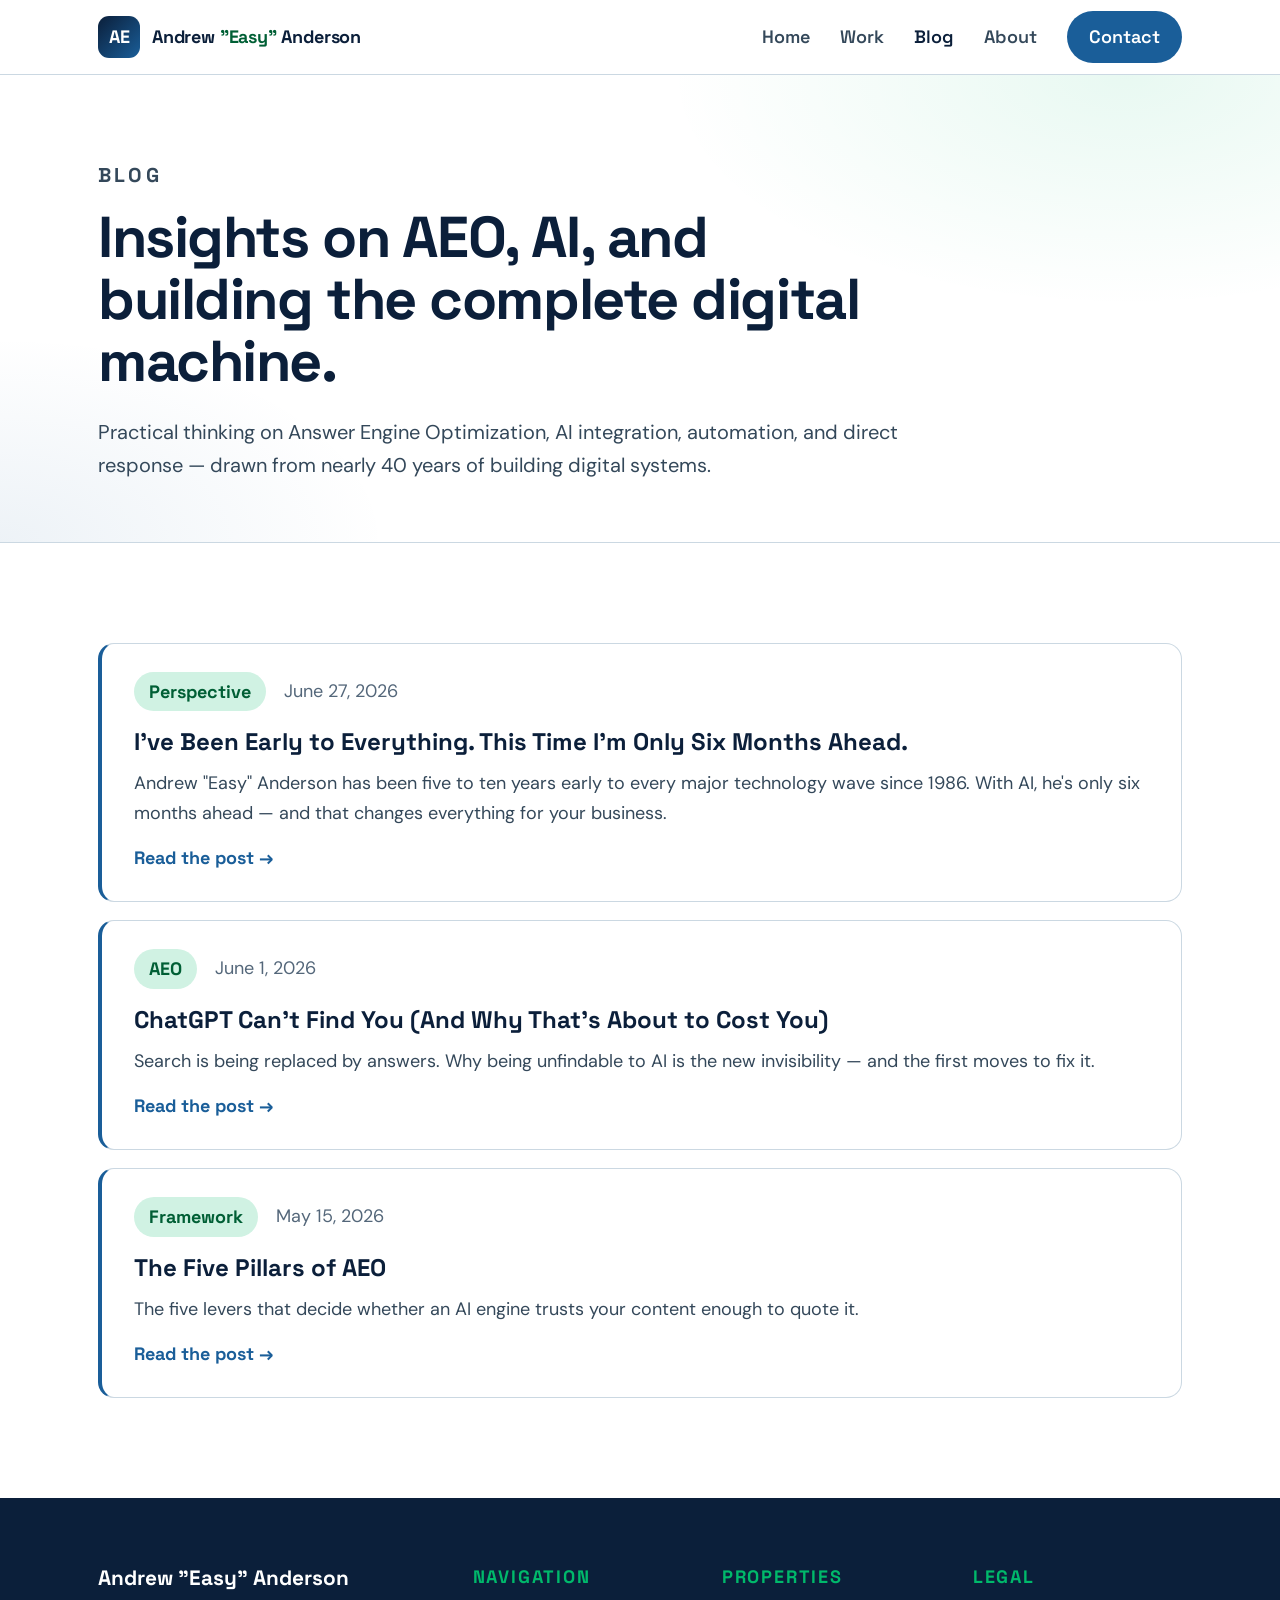
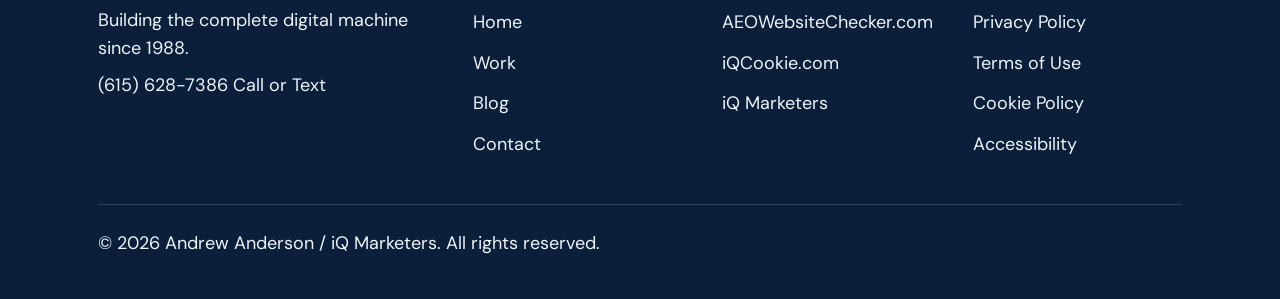
==== blog/index.html @ 0457e82e "commit blog blog" ====
<!DOCTYPE html>
<html lang="en">
<head>
  <meta charset="UTF-8" />
  <meta name="viewport" content="width=device-width, initial-scale=1.0" />

  <title>Blog — Insights on AEO, AI &amp; the Complete Digital Machine</title>
  <meta name="description" content="Insights on Answer Engine Optimization, AI integration, and building the complete digital machine, from Andrew &quot;Easy&quot; Anderson. New articles coming soon." />
  <link rel="canonical" href="https://andreweasyandereson.com/blog/" />

  <meta property="og:type" content="website" />
  <meta property="og:url" content="https://andreweasyandereson.com/blog/" />
  <meta property="og:title" content="Blog — Insights on AEO, AI &amp; the Complete Digital Machine" />
  <meta property="og:description" content="Insights on AEO, AI, and building the complete digital machine. New articles coming soon." />
  <meta property="og:image" content="https://andreweasyandereson.com/assets/images/andrew-easy-anderson-aeo-pioneer.png" />
  <meta property="og:image:alt" content="Andrew &quot;Easy&quot; Anderson" />

  <link rel="preconnect" href="https://fonts.googleapis.com" />
  <link rel="preconnect" href="https://fonts.gstatic.com" crossorigin />
  <link href="https://fonts.googleapis.com/css2?family=Space+Grotesk:wght@400;600;700&family=DM+Sans:wght@400;500;700&display=swap" rel="stylesheet" />
  <link rel="stylesheet" href="../assets/css/style.css" />

  <script type="application/ld+json">
  {
    "@context": "https://schema.org",
    "@type": "Blog",
    "name": "Andrew \"Easy\" Anderson — Blog",
    "url": "https://andreweasyandereson.com/blog/",
    "description": "Insights on AEO, AI, and building the complete digital machine.",
    "author": {
      "@type": "Person",
      "name": "Andrew \"Easy\" Anderson",
      "url": "https://andreweasyandereson.com/"
    }
  }
  </script>
</head>

<body>
  <a class="skip-link" href="#main">Skip to content</a>

  <header class="site-header">
    <div class="container header-inner">
      <a class="brand" href="../index.html">
        <span class="brand-mark" aria-hidden="true">AE</span>
        <span class="brand-name">Andrew <span class="nickname">"Easy"</span> Anderson</span>
      </a>
      <nav class="site-nav" aria-label="Primary">
        <a href="../index.html">Home</a>
        <a href="../work.html">Work</a>
        <a href="index.html" aria-current="page">Blog</a>
        <a href="../index.html#about">About</a>
        <a class="nav-cta" href="../contact.html">Contact</a>
      </nav>
    </div>
  </header>

  <main id="main">

    <section class="page-hero">
      <div class="container">
        <p class="eyebrow">Blog</p>
        <h1>Insights on AEO, AI, and building the complete digital machine.</h1>
        <p>Practical thinking on Answer Engine Optimization, AI integration, automation, and direct response — drawn from nearly 40 years of building digital systems.</p>
      </div>
    </section>

    <section class="section section--flush">
      <div class="container">
        <div class="post-list">

          <a class="post-card" href="ive-been-early-to-everything.html">
            <div class="post-meta">
              <span class="pill">Perspective</span>
              <time datetime="2026-06-27">June 27, 2026</time>
            </div>
            <h2>I've Been Early to Everything. This Time I'm Only Six Months Ahead.</h2>
            <p>Andrew "Easy" Anderson has been five to ten years early to every major technology wave since 1986. With AI, he's only six months ahead — and that changes everything for your business.</p>
            <span class="read-more">Read the post &rarr;</span>
          </a>

          <a class="post-card" href="chatgpt-cant-find-you.html">
            <div class="post-meta">
              <span class="pill">AEO</span>
              <time datetime="2026-06-01">June 1, 2026</time>
            </div>
            <h2>ChatGPT Can't Find You (And Why That's About to Cost You)</h2>
            <p>Search is being replaced by answers. Why being unfindable to AI is the new invisibility — and the first moves to fix it.</p>
            <span class="read-more">Read the post &rarr;</span>
          </a>

          <a class="post-card" href="five-pillars-of-aeo.html">
            <div class="post-meta">
              <span class="pill">Framework</span>
              <time datetime="2026-05-15">May 15, 2026</time>
            </div>
            <h2>The Five Pillars of AEO</h2>
            <p>The five levers that decide whether an AI engine trusts your content enough to quote it.</p>
            <span class="read-more">Read the post &rarr;</span>
          </a>

        </div>
      </div>
    </section>

  </main>

  <footer class="site-footer footer-rich">
    <div class="container">
      <div class="footer-cols">
        <div class="footer-brand">
          <p class="footer-logo">Andrew "Easy" Anderson</p>
          <p>Building the complete digital machine since 1988.</p>
          <p><a href="tel:+16156287386">(615) 628-7386</a> Call or Text</p>
        </div>
        <nav class="footer-col" aria-label="Site">
          <h2>Navigation</h2>
          <ul>
            <li><a href="../index.html">Home</a></li>
            <li><a href="../work.html">Work</a></li>
            <li><a href="index.html">Blog</a></li>
            <li><a href="../contact.html">Contact</a></li>
          </ul>
        </nav>
        <nav class="footer-col" aria-label="Properties">
          <h2>Properties</h2>
          <ul>
            <li><a href="https://aeowebsitechecker.com/">AEOWebsiteChecker.com</a></li>
            <li><a href="https://iqcookie.com/">iQCookie.com</a></li>
            <li><a href="https://iqmarketers.com/">iQ Marketers</a></li>
          </ul>
        </nav>
        <nav class="footer-col" aria-label="Legal">
          <h2>Legal</h2>
          <ul>
            <li><a href="../privacy-policy.html">Privacy Policy</a></li>
            <li><a href="../terms.html">Terms of Use</a></li>
            <li><a href="../cookie-policy.html">Cookie Policy</a></li>
            <li><a href="../accessibility.html">Accessibility</a></li>
          </ul>
        </nav>
      </div>
      <div class="footer-bottom">
        <p>&copy; <span id="year">2026</span> Andrew Anderson / iQ Marketers. All rights reserved.</p>
      </div>
    </div>
  </footer>

  <script src="../assets/js/main.js"></script>
</body>
</html>
---- assets/css/style.css ----
/* =========================================================
   andreweasyandereson.com — shared stylesheet
   Andrew "Easy" Anderson — I build the complete digital machine

   Rules enforced (non-negotiable):
   - Greens (#005F35, #00B96B) and blues (#0B1F3A, #1A5E99) only
   - NO italics anywhere
   - Minimum 18px font size everywhere — no exceptions
   - WCAG 2.2 AA: 4.5:1 normal text, 3:1 large text / UI / graphics
   - Mobile first, responsive
   ========================================================= */

/* ---------- Design tokens ---------- */
:root {
  /* Blues */
  --navy:        #0B1F3A;  /* primary text / dark sections — on white: 16.5:1 */
  --blue:        #1A5E99;  /* links, buttons               — on white:  5.6:1 */
  --blue-mid:    #155080;  /* hover darken                 — on white:  7.4:1 */
  --blue-light:  #D6E8F7;  /* tint surface */
  --blue-xlight: #EDF4FB;  /* alt bg */

  /* Greens */
  --green-dark:  #005F35;  /* text accents, eyebrows       — on white:  7.81:1 */
  --green:       #00B96B;  /* large/decorative only        — on white:  2.3:1 */
  --green-light: #D0F2E3;  /* tint surface */
  --green-xlight:#E8F8F1;  /* alt bg */

  /* Neutrals */
  --ink:    #0B1F3A;       /* = navy, primary body text */
  --slate:  #34485A;       /* body copy on white           — on white:  9.0:1 */
  --mid:    #54677A;       /* captions / meta on white     — on white:  5.6:1 */
  --line:   #CBD8E2;
  --bg:     #FFFFFF;
  --bg-alt: #F3F7FA;
  --white:  #FFFFFF;

  /* On-dark text */
  --on-dark:     #EDF4FB;  /* on navy                      — on #0B1F3A: 15.2:1 */
  --on-dark-mid: #A9C6E0;  /* muted on navy                — on #0B1F3A:  8.0:1 */

  --max:    1140px;
  --radius: 16px;
  --ease:   cubic-bezier(0.22, 1, 0.36, 1);

  --font-display: "Space Grotesk", "Segoe UI", system-ui, sans-serif;
  --font-body:    "DM Sans", "Segoe UI", system-ui, sans-serif;
}

/* ---------- Reset ---------- */
*, *::before, *::after { box-sizing: border-box; margin: 0; padding: 0; }

html { scroll-behavior: smooth; }

body {
  background: var(--bg);
  color: var(--ink);
  font-family: var(--font-body);
  font-size: 18px;            /* hard minimum */
  line-height: 1.65;
  -webkit-font-smoothing: antialiased;
  text-rendering: optimizeLegibility;
}

/* No italics anywhere */
em, i, cite, address, var, dfn, blockquote, q { font-style: normal; }

img { max-width: 100%; display: block; }

a {
  color: var(--blue);
  text-decoration: underline;
  text-underline-offset: 3px;
  text-decoration-thickness: 1px;
  transition: color 0.18s var(--ease);
}
a:hover { color: var(--blue-mid); }

::selection { background: var(--green-light); color: var(--navy); }

/* ---------- Utilities ---------- */
.container {
  width: 100%;
  max-width: var(--max);
  margin-inline: auto;
  padding-inline: 28px;
}

.section {
  padding: 100px 0;
  border-top: 1px solid var(--line);
}
.section-alt { background: var(--bg-alt); }
.section--flush { border-top: 0; }

.section-eyebrow,
.eyebrow {
  display: block;
  font-family: var(--font-display);
  font-size: 18px;
  font-weight: 700;
  letter-spacing: 0.16em;
  text-transform: uppercase;
  color: var(--green-dark);
  margin-bottom: 14px;
}

.section-title {
  font-family: var(--font-display);
  font-size: clamp(2rem, 4vw, 3rem);
  font-weight: 700;
  line-height: 1.1;
  letter-spacing: -0.02em;
  color: var(--navy);
  margin-bottom: 0.5em;
}

.section-lede {
  font-size: 1.25rem;        /* 20px */
  color: var(--slate);
  max-width: 60ch;
  margin-bottom: 2.5rem;
}

.prose p {
  color: var(--slate);
  font-size: 1.175rem;       /* 18.8px */
  margin-bottom: 1.2rem;
}
.prose p:last-child { margin-bottom: 0; }
.prose strong { color: var(--ink); font-weight: 700; }

/* ---------- Accessibility ---------- */
.skip-link {
  position: absolute;
  left: -999px;
  top: 0;
  background: var(--blue);
  color: var(--white);
  font-family: var(--font-body);
  font-size: 18px;
  font-weight: 700;
  padding: 14px 22px;
  text-decoration: none;
  z-index: 200;
  border-radius: 0 0 8px 0;
}
.skip-link:focus { left: 0; top: 0; }

:focus-visible {
  outline: 3px solid var(--blue);
  outline-offset: 3px;
  border-radius: 4px;
}

.visually-hidden {
  position: absolute;
  width: 1px; height: 1px;
  padding: 0; margin: -1px;
  overflow: hidden;
  clip: rect(0 0 0 0);
  white-space: nowrap;
  border: 0;
}

/* ---------- Header ---------- */
.site-header {
  position: sticky;
  top: 0;
  z-index: 100;
  background: rgba(255, 255, 255, 0.94);
  backdrop-filter: blur(16px);
  -webkit-backdrop-filter: blur(16px);
  border-bottom: 1px solid var(--line);
}

.header-inner {
  display: flex;
  align-items: center;
  justify-content: space-between;
  height: 74px;
}

/* Brand */
.brand {
  display: inline-flex;
  align-items: center;
  gap: 12px;
  text-decoration: none;
  color: var(--navy);
}
.brand:hover { color: var(--navy); }
.brand-mark {
  display: grid;
  place-items: center;
  width: 42px;
  height: 42px;
  border-radius: 11px;
  background: linear-gradient(135deg, var(--navy), var(--blue));
  color: var(--white);
  font-family: var(--font-display);
  font-weight: 700;
  font-size: 18px;
  flex-shrink: 0;
}
.brand-name {
  font-family: var(--font-display);
  font-size: 18px;
  font-weight: 700;
  letter-spacing: -0.01em;
}
.brand-name .nickname { color: var(--green-dark); }

/* Nav */
.site-nav {
  display: flex;
  align-items: center;
  gap: 30px;
  font-family: var(--font-display);
  font-size: 18px;
  font-weight: 600;
}

.site-nav a {
  color: var(--slate);
  text-decoration: none;
  transition: color 0.18s var(--ease);
}
.site-nav a:hover,
.site-nav a[aria-current="page"] { color: var(--navy); }

.nav-cta {
  color: var(--white) !important;
  background: var(--blue);
  padding: 11px 22px;
  border-radius: 999px;
  transition: background 0.18s var(--ease) !important;
}
.nav-cta:hover { background: var(--blue-mid) !important; }

/* Mobile nav toggle (hidden on desktop) */
.nav-toggle {
  display: none;
  width: 46px;
  height: 46px;
  border: 1px solid var(--line);
  border-radius: 10px;
  background: var(--white);
  cursor: pointer;
  padding: 0;
  align-items: center;
  justify-content: center;
}
.nav-toggle span {
  display: block;
  width: 22px;
  height: 2px;
  background: var(--navy);
  position: relative;
}
.nav-toggle span::before,
.nav-toggle span::after {
  content: "";
  position: absolute;
  left: 0;
  width: 22px;
  height: 2px;
  background: var(--navy);
}
.nav-toggle span::before { top: -7px; }
.nav-toggle span::after  { top: 7px; }

/* ---------- Buttons ---------- */
.btn {
  display: inline-flex;
  align-items: center;
  justify-content: center;
  font-family: var(--font-display);
  font-size: 18px;
  font-weight: 700;
  line-height: 1;
  padding: 16px 30px;          /* target size well above 24px */
  min-height: 48px;
  border-radius: 999px;
  border: 2px solid transparent;
  text-decoration: none;
  cursor: pointer;
  transition: background 0.18s var(--ease), transform 0.18s var(--ease),
              box-shadow 0.18s var(--ease), border-color 0.18s var(--ease),
              color 0.18s var(--ease);
}
.btn-lg { padding: 19px 38px; font-size: 19px; }

.btn-primary {
  background: var(--blue);
  color: var(--white);
  box-shadow: 0 8px 24px -10px rgba(26, 94, 153, 0.7);
}
.btn-primary:hover {
  background: var(--blue-mid);
  transform: translateY(-2px);
  box-shadow: 0 14px 32px -10px rgba(26, 94, 153, 0.8);
  color: var(--white);
}

.btn-ghost {
  background: transparent;
  color: var(--navy);
  border-color: var(--navy);
}
.btn-ghost:hover {
  background: var(--blue-xlight);
  color: var(--blue-mid);
  border-color: var(--blue-mid);
}

/* ---------- Generic hero (interior + legacy) ---------- */
.hero {
  position: relative;
  overflow: hidden;
  padding: 128px 0 112px;
  background: var(--bg);
}
.hero::before {
  content: "";
  position: absolute;
  inset: 0;
  background:
    radial-gradient(ellipse 70% 80% at 90% 0%, rgba(0, 185, 107, 0.10), transparent 55%),
    radial-gradient(ellipse 60% 70% at 0% 100%, rgba(26, 94, 153, 0.09), transparent 55%);
  pointer-events: none;
}
.hero-inner { position: relative; max-width: 900px; }

.hero-title {
  font-family: var(--font-display);
  font-size: clamp(3rem, 8vw, 5.4rem);
  font-weight: 700;
  line-height: 1.02;
  letter-spacing: -0.03em;
  color: var(--navy);
  margin-bottom: 0.45em;
}
.hero-title .accent { color: var(--green-dark); }

.hero-lede {
  font-size: clamp(1.2rem, 2.5vw, 1.45rem);
  color: var(--slate);
  max-width: 60ch;
  margin-bottom: 2.5rem;
}
.hero-lede strong { color: var(--ink); font-weight: 700; }

.hero-actions { display: flex; flex-wrap: wrap; gap: 14px; }

.hero .eyebrow {
  display: flex;
  align-items: center;
  gap: 12px;
  margin-bottom: 24px;
}
.hero .eyebrow::after {
  content: "";
  display: block;
  width: 40px;
  height: 3px;
  border-radius: 2px;
  background: var(--green-dark);
  flex-shrink: 0;
}

/* ---------- Two-column grid ---------- */
.grid-two {
  display: grid;
  grid-template-columns: 1fr 1.4fr;
  gap: 64px;
  align-items: start;
}

/* ---------- Feature cards ---------- */
.cards {
  display: grid;
  grid-template-columns: repeat(3, 1fr);
  gap: 20px;
  margin-top: 12px;
}
.card {
  background: var(--white);
  border: 1px solid var(--line);
  border-top: 4px solid var(--green-dark);
  border-radius: var(--radius);
  padding: 30px 28px;
  transition: transform 0.22s var(--ease), box-shadow 0.22s var(--ease);
}
.card:hover {
  transform: translateY(-5px);
  box-shadow: 0 20px 44px -22px rgba(11, 31, 58, 0.35);
}
.card h3 {
  font-family: var(--font-display);
  font-size: 1.3rem;
  font-weight: 700;
  color: var(--navy);
  margin-bottom: 0.5rem;
}
.card p { color: var(--slate); margin: 0; font-size: 18px; }

/* ---------- Numbered services ---------- */
.services { margin-top: 12px; }
.service {
  display: flex;
  gap: 28px;
  align-items: start;
  padding: 30px 0;
  border-top: 1px solid var(--line);
}
.service:last-child { border-bottom: 1px solid var(--line); }
.service-num {
  font-family: var(--font-display);
  font-size: 1.6rem;
  font-weight: 700;
  color: var(--blue);
  min-width: 52px;
  padding-top: 2px;
}
.service h3 {
  font-family: var(--font-display);
  font-size: 1.5rem;
  font-weight: 700;
  color: var(--navy);
  margin-bottom: 0.35rem;
}
.service p { color: var(--slate); margin: 0; font-size: 18px; max-width: 60ch; }

/* ---------- FAQ accordions ---------- */
.faq { display: grid; gap: 10px; max-width: 820px; }
.faq details {
  background: var(--white);
  border: 1px solid var(--line);
  border-left: 4px solid var(--blue);
  border-radius: 12px;
  padding: 0 24px;
  transition: border-left-color 0.2s var(--ease);
}
.faq details[open] { border-left-color: var(--green-dark); }
.faq summary {
  cursor: pointer;
  list-style: none;
  font-family: var(--font-display);
  font-size: 1.2rem;
  font-weight: 700;
  color: var(--navy);
  padding: 22px 0;
  display: flex;
  justify-content: space-between;
  align-items: center;
  gap: 16px;
}
.faq summary::-webkit-details-marker { display: none; }
.faq summary::after {
  content: "+";
  font-size: 1.6rem;
  line-height: 1;
  color: var(--green-dark);
  transition: transform 0.22s var(--ease);
  flex-shrink: 0;
}
.faq details[open] summary::after { transform: rotate(45deg); }
.faq details p {
  color: var(--slate);
  font-size: 18px;
  max-width: 64ch;
  margin-bottom: 22px;
  padding-bottom: 4px;
}

/* ---------- CTA banner ---------- */
.section-cta {
  /* darker green endpoint keeps muted lede text >= 4.5:1 across the whole gradient */
  background: linear-gradient(140deg, var(--navy) 0%, #0d3360 55%, #004A29 100%);
  text-align: center;
  border-top: 0;
}
.section-cta .section-title { color: var(--white); }
.section-cta .section-lede  { color: var(--on-dark-mid); margin-inline: auto; }
.cta-inner { max-width: 720px; margin-inline: auto; }

.section-cta .btn-primary {
  background: var(--white);
  color: var(--navy);
  box-shadow: 0 8px 24px -10px rgba(0, 0, 0, 0.5);
}
.section-cta .btn-primary:hover {
  background: var(--blue-xlight);
  color: var(--blue-mid);
}
.section-cta .btn-ghost {
  color: var(--white);
  border-color: rgba(255, 255, 255, 0.6);
}
.section-cta .btn-ghost:hover {
  background: rgba(255, 255, 255, 0.12);
  color: var(--white);
  border-color: var(--white);
}

/* ==========================================================
   HOME PAGE
   ========================================================== */

/* ---------- Home hero ---------- */
.home-hero {
  position: relative;
  overflow: hidden;
  padding: 96px 0 92px;
  color: var(--on-dark);
  background:
    radial-gradient(ellipse 60% 80% at 100% 0%, rgba(0, 185, 107, 0.14), transparent 55%),
    radial-gradient(ellipse 55% 70% at 0% 100%, rgba(26, 94, 153, 0.24), transparent 55%),
    var(--navy);
}
.home-hero .eyebrow { color: var(--green); }   /* #00B96B — 6.4:1 on navy */
.home-hero-grid {
  display: grid;
  grid-template-columns: 1.1fr 0.9fr;
  gap: 64px;
  align-items: center;
}
.home-hero-title {
  font-family: var(--font-display);
  font-size: clamp(2.7rem, 6vw, 4.4rem);
  font-weight: 700;
  line-height: 1.04;
  letter-spacing: -0.03em;
  color: var(--white);                 /* 16.5:1 on navy */
  margin-bottom: 0.5em;
  text-wrap: balance;
}
.home-hero-title .accent { color: var(--green); }   /* #00B96B — 6.4:1 on navy */
.home-hero-lede {
  font-size: clamp(1.2rem, 2.2vw, 1.4rem);   /* min 19.2px */
  color: var(--on-dark);               /* off-white, ~15:1 on navy */
  max-width: 56ch;
  margin-bottom: 2.2rem;
}
.home-hero-lede strong { color: var(--white); font-weight: 700; }

/* CTA buttons on the dark hero */
.home-hero .btn-primary {
  background: var(--white);
  color: var(--navy);
  box-shadow: 0 8px 24px -10px rgba(0, 0, 0, 0.55);
}
.home-hero .btn-primary:hover {
  background: var(--blue-xlight);
  color: var(--blue-mid);
}
.home-hero .btn-ghost {
  color: var(--white);
  border-color: rgba(255, 255, 255, 0.65);
}
.home-hero .btn-ghost:hover {
  background: rgba(255, 255, 255, 0.12);
  color: var(--white);
  border-color: var(--white);
}

/* ---------- What I Build — machine components ---------- */
.machine-grid {
  display: grid;
  grid-template-columns: repeat(2, 1fr);
  gap: 22px;
  margin-top: 16px;
}
.machine-card {
  position: relative;
  overflow: hidden;
  background: var(--white);
  border: 1px solid var(--line);
  border-radius: var(--radius);
  padding: 32px 30px;
  transition: transform 0.22s var(--ease), box-shadow 0.22s var(--ease),
              border-color 0.22s var(--ease);
}
.machine-card:hover {
  transform: translateY(-5px);
  border-color: var(--blue);
  box-shadow: 0 20px 44px -22px rgba(11, 31, 58, 0.35);
}
.machine-card--wide { grid-column: 1 / -1; }
.machine-card--wide .machine-name,
.machine-card--wide .machine-desc,
.machine-card--wide .machine-proof { max-width: 62ch; }

/* card 07 reads as a deliberate capstone: text left, proof right */
@media (min-width: 901px) {
  .machine-card--wide {
    display: grid;
    grid-template-columns: 1fr 1fr;
    column-gap: 48px;
    align-items: center;
    padding: 40px 36px;
  }
  .machine-card--wide .machine-num    { grid-column: 1; grid-row: 1; margin-bottom: 12px; align-self: end; }
  .machine-card--wide .machine-name   { grid-column: 1; grid-row: 2; margin-bottom: 10px; }
  .machine-card--wide .machine-desc   { grid-column: 1; grid-row: 3; margin-bottom: 0; align-self: start; }
  .machine-card--wide .machine-proof  { grid-column: 2; grid-row: 1 / 4; align-self: center; max-width: none; }
}

/* component number — visible, high-contrast, in normal flow (never covered) */
.machine-num {
  display: block;
  font-family: var(--font-display);
  font-size: clamp(44px, 5vw, 58px);
  font-weight: 700;
  line-height: 1;
  letter-spacing: -0.03em;
  color: var(--green-dark);          /* #005F35 — 7.81:1 on white */
  margin-bottom: 16px;
}
.machine-name {
  font-family: var(--font-display);
  font-size: 1.45rem;
  font-weight: 700;
  line-height: 1.2;
  color: var(--navy);
  margin-bottom: 12px;
}
.machine-desc {
  font-size: 18px;
  line-height: 1.6;
  color: var(--slate);
  margin-bottom: 18px;
}
.machine-proof {
  font-size: 18px;
  font-weight: 600;
  line-height: 1.55;
  color: var(--navy);                /* navy on green tint — ~15:1 */
  background: var(--green-xlight);
  border-left: 3px solid var(--green-dark);
  border-radius: 0 10px 10px 0;
  padding: 14px 18px;
}

/* Portrait */
.hero-portrait { position: relative; justify-self: center; max-width: 420px; width: 100%; }
.hero-portrait img {
  display: block;
  width: 100%;
  height: auto;                /* natural ratio — full photo, never stretched or cropped */
  box-shadow: 0 26px 55px -18px rgba(0, 0, 0, 0.7);  /* soft lift off the navy */
}

/* ---------- Stats bar ---------- */
.stats-bar { background: var(--navy); border-top: 0; }
.stats-bar .container {
  display: grid;
  grid-template-columns: repeat(5, 1fr);
  gap: 28px;
  padding-block: 44px;
}
.stat { text-align: center; }
.stat-num {
  font-family: var(--font-display);
  font-size: clamp(1.9rem, 3vw, 2.5rem);
  font-weight: 700;
  line-height: 1;
  color: var(--green);          /* large text on navy — passes 3:1 */
  margin-bottom: 8px;
}
.stat-label {
  font-size: 18px;
  line-height: 1.35;
  color: var(--on-dark-mid);
}

/* ---------- Story ---------- */
.story-grid {
  display: grid;
  grid-template-columns: 1fr 1fr;
  gap: 64px;
  align-items: start;
}
.pullquote {
  position: relative;
  margin: 32px 0;
  padding: 28px 30px;
  background: var(--blue-xlight);
  border-left: 5px solid var(--blue);
  border-radius: 0 var(--radius) var(--radius) 0;
}
.pullquote p {
  font-family: var(--font-display);
  font-size: 1.3rem;
  font-weight: 600;
  line-height: 1.4;
  color: var(--navy);
  margin: 0;
}

/* Timeline — single vertical line with dots; year labels the entry */
.timeline { display: grid; gap: 0; margin-left: 7px; padding-left: 0; list-style: none; }
.timeline-item {
  position: relative;
  padding: 0 0 30px 34px;
  border-left: 2px solid var(--line);
}
.timeline-item:last-child { border-left-color: transparent; padding-bottom: 0; }
.timeline-dot {
  position: absolute;
  left: -9px;
  top: 4px;
  width: 16px;
  height: 16px;
  border-radius: 50%;
  background: var(--green-dark);   /* 7.81:1 on white — safe graphic */
  border: 3px solid var(--white);
  box-shadow: 0 0 0 2px var(--green-dark);
}
.timeline-year {
  display: inline-block;
  font-family: var(--font-display);
  font-size: 18px;
  font-weight: 700;
  color: var(--blue);
  margin-bottom: 4px;
}
.timeline-content h3 {
  font-family: var(--font-display);
  font-size: 1.2rem;
  font-weight: 700;
  color: var(--navy);
  margin-bottom: 6px;
}
.timeline-content p {
  font-size: 18px;
  color: var(--slate);
  line-height: 1.6;
  margin: 0;
}
.timeline-content p + p { margin-top: 14px; }

/* ---------- Credentials grid ---------- */
.cred-grid {
  display: grid;
  grid-template-columns: repeat(2, 1fr);
  gap: 18px;
  margin-top: 12px;
}
.cred-item {
  display: grid;
  grid-template-columns: 44px 1fr;
  gap: 16px;
  align-items: start;
  background: var(--white);
  border: 1px solid var(--line);
  border-radius: var(--radius);
  padding: 22px 24px;
}
.cred-check {
  display: grid;
  place-items: center;
  width: 44px;
  height: 44px;
  border-radius: 11px;
  background: var(--green-light);
  flex-shrink: 0;
}
.cred-check svg { width: 22px; height: 22px; color: var(--green-dark); }
.cred-item h3 {
  font-family: var(--font-display);
  font-size: 1.15rem;
  font-weight: 700;
  color: var(--navy);
  margin-bottom: 4px;
}
.cred-item p { font-size: 18px; color: var(--slate); margin: 0; line-height: 1.55; }

/* ---------- Product / property cards ---------- */
.product-grid {
  display: grid;
  grid-template-columns: repeat(3, 1fr);
  gap: 22px;
  margin-top: 12px;
}
.product-card {
  display: flex;
  flex-direction: column;
  background: var(--white);
  border: 1px solid var(--line);
  border-radius: var(--radius);
  padding: 28px 28px 26px;
  transition: transform 0.22s var(--ease), box-shadow 0.22s var(--ease), border-color 0.22s var(--ease);
}
.product-card:hover {
  transform: translateY(-5px);
  border-color: var(--blue);
  box-shadow: 0 20px 44px -22px rgba(11, 31, 58, 0.35);
}
.product-tag {
  align-self: flex-start;
  font-family: var(--font-display);
  font-size: 18px;
  font-weight: 700;
  letter-spacing: 0.04em;
  text-transform: uppercase;
  color: var(--green-dark);
  background: var(--green-light);
  padding: 5px 12px;
  border-radius: 999px;
  margin-bottom: 16px;
}
.product-card h3 {
  font-family: var(--font-display);
  font-size: 1.45rem;
  font-weight: 700;
  color: var(--navy);
  margin-bottom: 10px;
}
.product-card p { font-size: 18px; color: var(--slate); margin: 0 0 18px; line-height: 1.6; }
.product-link {
  margin-top: auto;
  font-family: var(--font-display);
  font-size: 18px;
  font-weight: 700;
  color: var(--blue);
  text-decoration: none;
  display: inline-flex;
  align-items: center;
  gap: 7px;
}
.product-link:hover { color: var(--blue-mid); text-decoration: underline; }
.product-link svg { width: 17px; height: 17px; }

/* ---------- Books ---------- */
.book-grid {
  display: grid;
  grid-template-columns: 1fr 1fr;
  gap: 22px;
  margin-top: 12px;
}
.book-card {
  display: flex;
  flex-direction: column;
  gap: 14px;
  background: var(--white);
  border: 1px solid var(--line);
  border-top: 4px solid var(--green-dark);
  border-radius: var(--radius);
  padding: 30px 30px 28px;
}
.book-card.book-card--wide { grid-column: 1 / -1; }
.book-eyebrow {
  font-family: var(--font-display);
  font-size: 18px;
  font-weight: 700;
  letter-spacing: 0.08em;
  text-transform: uppercase;
  color: var(--green-dark);
}
.book-card h3 {
  font-family: var(--font-display);
  font-size: 1.5rem;
  font-weight: 700;
  line-height: 1.15;
  color: var(--navy);
}
.book-card p { font-size: 18px; color: var(--slate); margin: 0; line-height: 1.6; }
.book-card .btn { align-self: flex-start; margin-top: 4px; }

.guide-list {
  list-style: none;
  display: grid;
  grid-template-columns: 1fr 1fr;
  gap: 10px 24px;
  padding: 0;
  margin: 4px 0;
}
.guide-list li {
  position: relative;
  padding-left: 24px;
  font-size: 18px;
  color: var(--slate);
}
.guide-list li::before {
  content: "";
  position: absolute;
  left: 0;
  top: 9px;
  width: 9px;
  height: 9px;
  border-radius: 50%;
  background: var(--green-dark);
}

/* ==========================================================
   INTERIOR PAGES
   ========================================================== */

/* ---------- Page hero ---------- */
.page-hero {
  padding: 84px 0 60px;
  background:
    radial-gradient(ellipse 65% 90% at 88% 0%, rgba(0, 185, 107, 0.09), transparent 55%),
    radial-gradient(ellipse 55% 80% at 0% 100%, rgba(26, 94, 153, 0.08), transparent 55%),
    var(--bg);
  border-bottom: 1px solid var(--line);
}
.page-hero h1 {
  font-family: var(--font-display);
  font-size: clamp(2.2rem, 6vw, 3.6rem);
  font-weight: 700;
  line-height: 1.08;
  letter-spacing: -0.025em;
  color: var(--navy);
  margin-bottom: 0.4em;
  max-width: 22ch;
}
.page-hero p {
  font-size: 1.25rem;
  color: var(--slate);
  max-width: 60ch;
}

/* ---------- Long-form / legal article ---------- */
.article { max-width: 72ch; margin-inline: auto; }
.article h1 {
  font-family: var(--font-display);
  font-size: clamp(2rem, 5vw, 2.8rem);
  font-weight: 700;
  color: var(--navy);
  line-height: 1.1;
  letter-spacing: -0.02em;
  margin-bottom: 0.4em;
}
.article h2 {
  font-family: var(--font-display);
  font-size: 1.75rem;
  font-weight: 700;
  color: var(--navy);
  letter-spacing: -0.01em;
  margin-top: 2.2em;
  margin-bottom: 0.45em;
}
.article h3 {
  font-family: var(--font-display);
  font-size: 1.35rem;
  font-weight: 700;
  color: var(--blue-mid);
  margin-top: 1.8em;
  margin-bottom: 0.4em;
}
.article p,
.article li {
  font-size: 1.175rem;       /* 18.8px */
  color: var(--slate);
  line-height: 1.8;
}
.article p { margin-bottom: 1.2rem; }
.article ul,
.article ol { padding-left: 1.5em; margin-bottom: 1.4rem; }
.article li { margin-bottom: 0.5rem; }
.article strong { color: var(--ink); font-weight: 700; }
.article a { color: var(--blue); }
.article blockquote {
  border-left: 4px solid var(--green-dark);
  margin: 1.8rem 0;
  padding: 0.4rem 0 0.4rem 1.4rem;
  color: var(--navy);
  font-size: 1.25rem;
  font-weight: 600;
}

/* ---------- Blog post figures ---------- */
.article figure { margin: 2.6rem 0; }
.article figure img {
  display: block;
  width: 100%;
  height: auto;
  border-radius: var(--radius);
  border: 1px solid var(--line);
}
.article figcaption {
  margin-top: 12px;
  font-size: 18px;
  line-height: 1.5;
  color: var(--mid);            /* #54677A — 5.6:1 on white */
  text-align: center;
}

/* ---------- Article meta ---------- */
.post-meta {
  display: flex;
  flex-wrap: wrap;
  align-items: center;
  gap: 10px 18px;
  font-size: 18px;
  color: var(--mid);
  margin-bottom: 0.6em;
}
.post-meta .pill {
  background: var(--green-light);
  color: var(--green-dark);
  border-radius: 999px;
  padding: 5px 15px;
  font-family: var(--font-display);
  font-size: 18px;
  font-weight: 700;
}

/* ---------- Blog listing ---------- */
.post-list { display: grid; gap: 18px; }
.post-card {
  display: block;
  background: var(--white);
  border: 1px solid var(--line);
  border-left: 4px solid var(--blue);
  border-radius: var(--radius);
  padding: 28px 32px;
  text-decoration: none;
  color: inherit;
  transition: transform 0.2s var(--ease), box-shadow 0.2s var(--ease),
              border-left-color 0.2s var(--ease);
}
.post-card:hover {
  transform: translateY(-3px);
  border-left-color: var(--green-dark);
  box-shadow: 0 16px 40px -22px rgba(11, 31, 58, 0.35);
}
.post-card h2 {
  font-family: var(--font-display);
  font-size: 1.5rem;
  font-weight: 700;
  color: var(--navy);
  margin-top: 0.3em;
  margin-bottom: 0.3em;
}
.post-card p { color: var(--slate); font-size: 18px; margin: 0; }
.post-card .read-more {
  display: inline-block;
  margin-top: 0.8em;
  font-family: var(--font-display);
  font-size: 18px;
  font-weight: 700;
  color: var(--blue);
  text-decoration: none;
}
.post-card .read-more:hover { text-decoration: underline; }

/* ---------- Five Pillars ---------- */
.pillars { display: grid; gap: 16px; counter-reset: pillar; margin-top: 12px; }
.pillar {
  display: grid;
  grid-template-columns: auto 1fr;
  gap: 22px;
  align-items: start;
  background: var(--white);
  border: 1px solid var(--line);
  border-radius: var(--radius);
  padding: 24px 28px;
}
.pillar-num {
  display: grid;
  place-items: center;
  width: 50px;
  height: 50px;
  border-radius: 12px;
  background: linear-gradient(135deg, var(--navy), var(--blue));
  color: var(--white);
  font-family: var(--font-display);
  font-size: 1.35rem;
  font-weight: 700;
  flex-shrink: 0;
}
.pillar h3 {
  font-family: var(--font-display);
  font-size: 1.25rem;
  font-weight: 700;
  color: var(--navy);
  margin-bottom: 0.3rem;
}
.pillar p { color: var(--slate); font-size: 18px; margin: 0; }

/* ---------- Contact ---------- */
.contact-grid {
  display: grid;
  grid-template-columns: 1.3fr 1fr;
  gap: 60px;
  align-items: start;
}
.contact-form { display: grid; gap: 22px; }
.field { display: grid; gap: 8px; }
.field label {
  font-family: var(--font-display);
  font-size: 18px;
  font-weight: 700;
  color: var(--navy);
}
.field .req { color: var(--green-dark); }
.field input,
.field textarea,
.field select {
  font-family: var(--font-body);
  font-size: 18px;
  color: var(--ink);
  background: var(--white);
  border: 2px solid var(--line);
  border-radius: 10px;
  padding: 14px 16px;
  width: 100%;
  transition: border-color 0.18s var(--ease);
  appearance: none;
}
.field textarea { min-height: 160px; resize: vertical; }
.field input:focus,
.field textarea:focus,
.field select:focus { border-color: var(--blue); outline: none; }
.field input:focus-visible,
.field textarea:focus-visible { outline: 3px solid var(--blue); outline-offset: 2px; }

.form-note { font-size: 18px; color: var(--mid); }

.contact-info {
  background: var(--bg-alt);
  border: 1px solid var(--line);
  border-radius: var(--radius);
  padding: 32px 34px;
}
.contact-info h2 {
  font-family: var(--font-display);
  font-size: 1.45rem;
  font-weight: 700;
  color: var(--navy);
  margin-bottom: 1em;
}
.contact-info dl { display: grid; gap: 20px; }
.contact-info dt {
  font-family: var(--font-display);
  font-size: 18px;
  font-weight: 700;
  text-transform: uppercase;
  letter-spacing: 0.08em;
  color: var(--green-dark);
  margin-bottom: 2px;
}
.contact-info dd { margin: 0; font-size: 18px; color: var(--ink); }
.contact-info dd a { color: var(--blue); }

/* ---------- Back link ---------- */
.back-link {
  display: inline-block;
  font-family: var(--font-display);
  font-size: 18px;
  font-weight: 700;
  color: var(--blue);
  text-decoration: none;
  margin-bottom: 1.4em;
}
.back-link:hover { text-decoration: underline; }

/* ==========================================================
   FOOTER
   ========================================================== */

/* Compact footer (interior pages) */
.site-footer {
  background: var(--navy);
  color: var(--on-dark);          /* brighter body text — ~15:1 on navy */
  padding: 44px 0;
  font-size: 18px;
}
.site-footer a { color: var(--on-dark); }
.site-footer a:hover { color: var(--white); }

.footer-inner {
  display: flex;
  justify-content: space-between;
  align-items: center;
  flex-wrap: wrap;
  gap: 20px;
}
.footer-nav {
  display: flex;
  flex-wrap: wrap;
  gap: 8px 20px;
}
.footer-nav a { text-decoration: none; font-size: 18px; }
.footer-nav a:hover { text-decoration: underline; }
.footer-tag {
  font-family: var(--font-display);
  font-size: 18px;
  font-weight: 700;
  letter-spacing: 0.14em;
  text-transform: uppercase;
  color: var(--green);          /* large-ish bold decorative label on navy */
}

/* Rich footer (home page) */
.footer-rich { padding: 64px 0 40px; }
.footer-cols {
  display: grid;
  grid-template-columns: 1.6fr 1fr 1fr 1fr;
  gap: 40px;
}
.footer-brand .footer-logo {
  font-family: var(--font-display);
  font-size: 1.3rem;
  font-weight: 700;
  color: var(--white);
  margin-bottom: 10px;
}
.footer-brand p { font-size: 18px; line-height: 1.6; margin-bottom: 8px; }
.footer-brand a { text-decoration: none; }
.footer-brand a:hover { text-decoration: underline; }
.footer-col h2 {
  font-family: var(--font-display);
  font-size: 18px;
  font-weight: 700;
  letter-spacing: 0.1em;
  text-transform: uppercase;
  color: var(--green);
  margin-bottom: 16px;
}
.footer-col ul { list-style: none; display: grid; gap: 11px; padding: 0; }
.footer-col a { font-size: 18px; text-decoration: none; }
.footer-col a:hover { text-decoration: underline; }
.footer-bottom {
  margin-top: 44px;
  padding-top: 24px;
  border-top: 1px solid rgba(169, 198, 224, 0.22);
  font-size: 18px;
}

/* ==========================================================
   COOKIE CONSENT BANNER  (paired with main.js)
   ========================================================== */
.cookie-banner {
  position: fixed;
  left: 0;
  right: 0;
  bottom: 0;
  z-index: 300;
  background: var(--navy);
  color: var(--on-dark);
  border-top: 3px solid var(--green-dark);
  padding: 16px 20px;
  box-shadow: 0 -10px 30px -16px rgba(0, 0, 0, 0.6);
}
.cookie-banner:focus { outline: none; }
.cookie-banner-inner {
  max-width: var(--max);
  margin: 0 auto;
  display: flex;
  flex-wrap: wrap;
  align-items: center;
  justify-content: center;
  gap: 14px 28px;
}
.cookie-banner-text {
  font-size: 18px;
  line-height: 1.5;
  color: var(--on-dark);
  margin: 0;
  max-width: 70ch;
}
.cookie-banner-text a { color: var(--green); }      /* #00B96B on navy — 6.4:1 */
.cookie-banner-text a:hover { color: var(--white); }
.cookie-banner-actions { display: flex; gap: 12px; flex-shrink: 0; }
.cookie-btn {
  font-family: var(--font-display);
  font-size: 18px;
  font-weight: 700;
  line-height: 1;
  padding: 13px 24px;
  min-height: 46px;
  border-radius: 999px;
  border: 2px solid transparent;
  cursor: pointer;
  transition: background 0.18s var(--ease), color 0.18s var(--ease), border-color 0.18s var(--ease);
}
.cookie-accept { background: var(--white); color: var(--navy); }
.cookie-accept:hover { background: var(--blue-xlight); color: var(--blue-mid); }
.cookie-decline {
  background: transparent;
  color: var(--white);
  border-color: rgba(255, 255, 255, 0.65);
}
.cookie-decline:hover { background: rgba(255, 255, 255, 0.12); border-color: var(--white); }

/* ---------- Form status (greens/blues only; meaning not by color alone) ---------- */
.form-status {
  font-size: 18px;
  font-weight: 700;
  min-height: 1.4em;
}
.form-status[data-state="sending"] { color: var(--mid); }
.form-status[data-state="success"] { color: var(--green-dark); }   /* 7.81:1 on white */
.form-status[data-state="error"]   { color: var(--blue-mid); }     /* 7.4:1 on white */

/* ==========================================================
   RESPONSIVE
   ========================================================== */
@media (max-width: 980px) {
  .product-grid { grid-template-columns: repeat(2, 1fr); }
  .stats-bar .container { grid-template-columns: repeat(3, 1fr); gap: 28px 18px; }
}

@media (max-width: 900px) {
  .home-hero-grid { grid-template-columns: 1fr; gap: 44px; }
  .hero-portrait { order: -1; max-width: 340px; }
  .story-grid { grid-template-columns: 1fr; gap: 44px; }
  .machine-grid { grid-template-columns: 1fr; }
  .cred-grid { grid-template-columns: 1fr; }
  .book-grid { grid-template-columns: 1fr; }
  .cards { grid-template-columns: 1fr; }
  .grid-two { grid-template-columns: 1fr; gap: 32px; }
  .contact-grid { grid-template-columns: 1fr; gap: 36px; }
  .pillar { grid-template-columns: 1fr; gap: 12px; }
  .footer-cols { grid-template-columns: 1fr 1fr; gap: 32px; }
  .section { padding: 72px 0; }
  .home-hero { padding: 72px 0 64px; }
}

@media (max-width: 680px) {
  /* Keep the Contact CTA reachable; full nav lives in the footer on mobile */
  .site-nav { gap: 16px; }
  .site-nav a:not(.nav-cta) { display: none; }
  .product-grid { grid-template-columns: 1fr; }
  .stats-bar .container { grid-template-columns: 1fr 1fr; }
  .guide-list { grid-template-columns: 1fr; }
  .hero { padding: 92px 0 80px; }
  .page-hero { padding: 64px 0 48px; }
  .footer-inner { flex-direction: column; align-items: flex-start; }
  .footer-cols { grid-template-columns: 1fr; gap: 28px; }
  .timeline-item { grid-template-columns: 72px 1fr; }
}

@media (max-width: 480px) {
  .container { padding-inline: 18px; }
  .service { flex-direction: column; gap: 8px; }
}

@media (prefers-reduced-motion: reduce) {
  * { scroll-behavior: auto !important; transition: none !important; animation: none !important; }
}
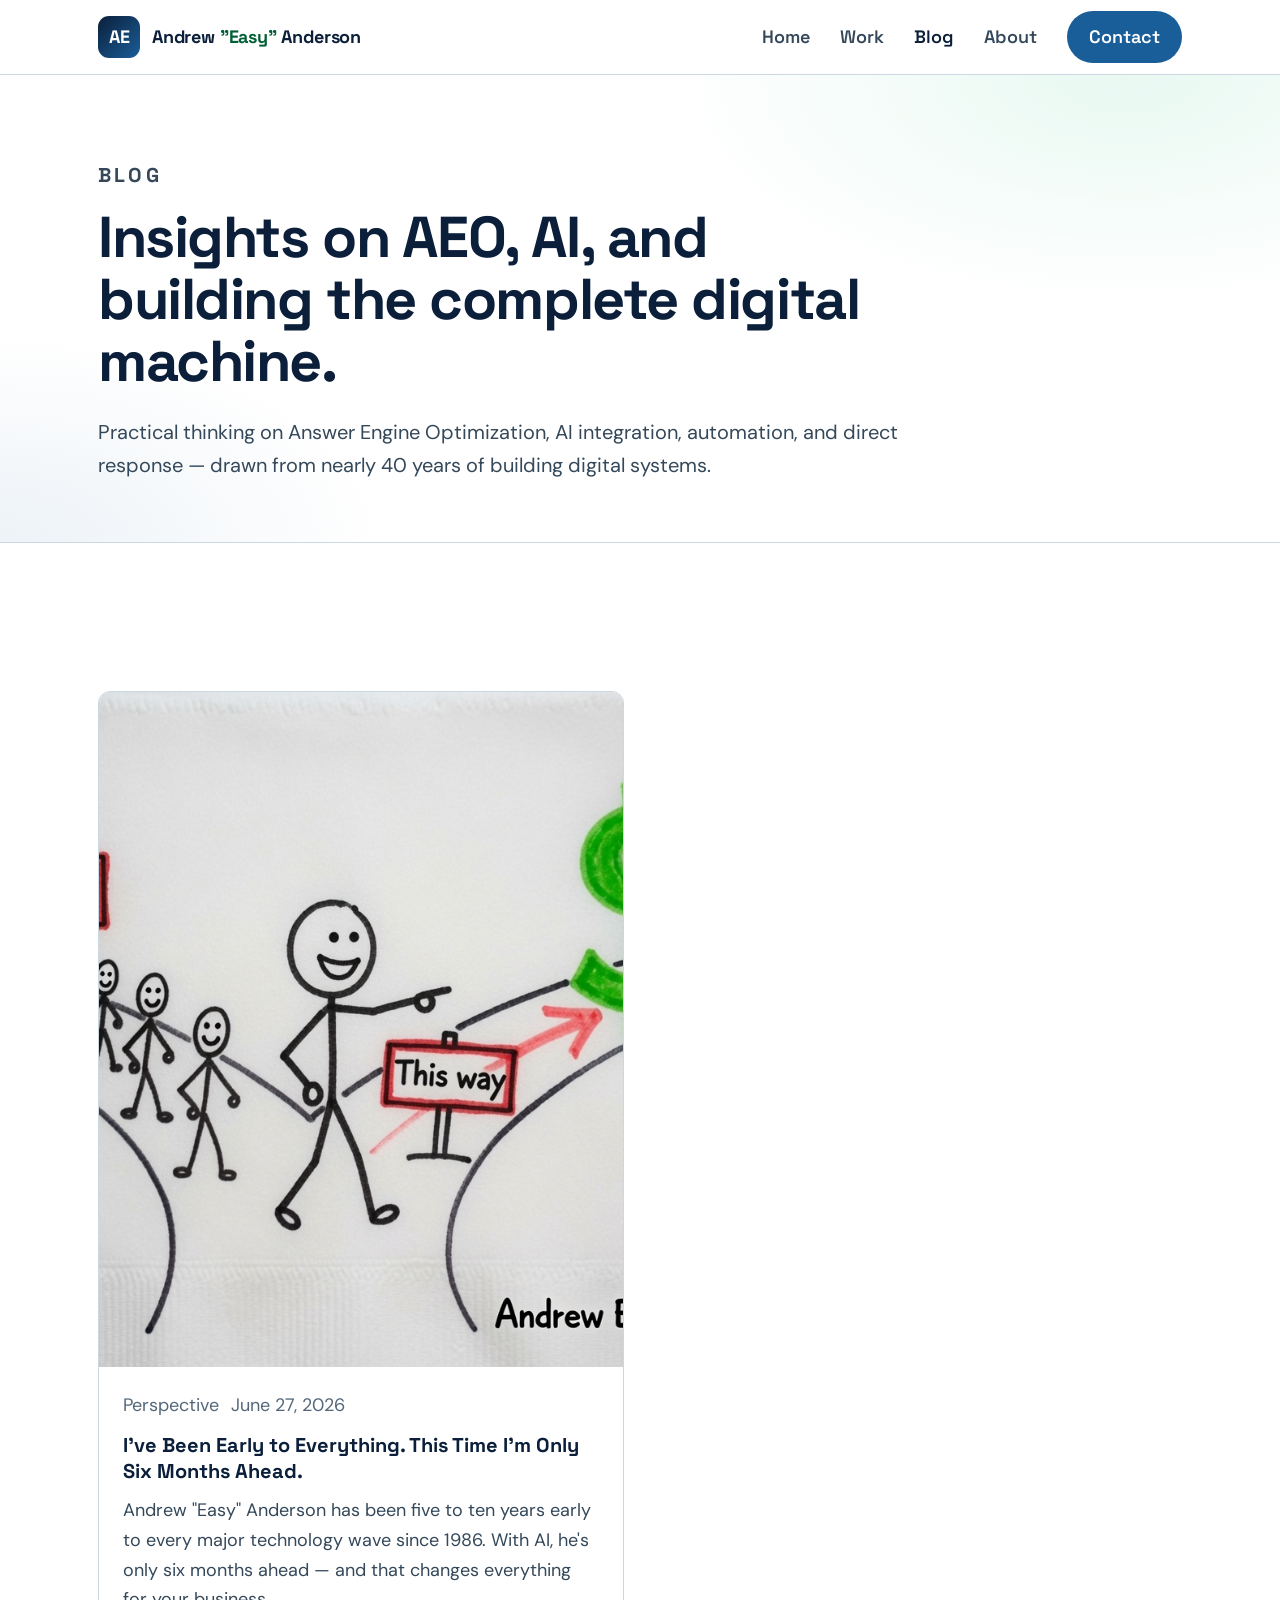
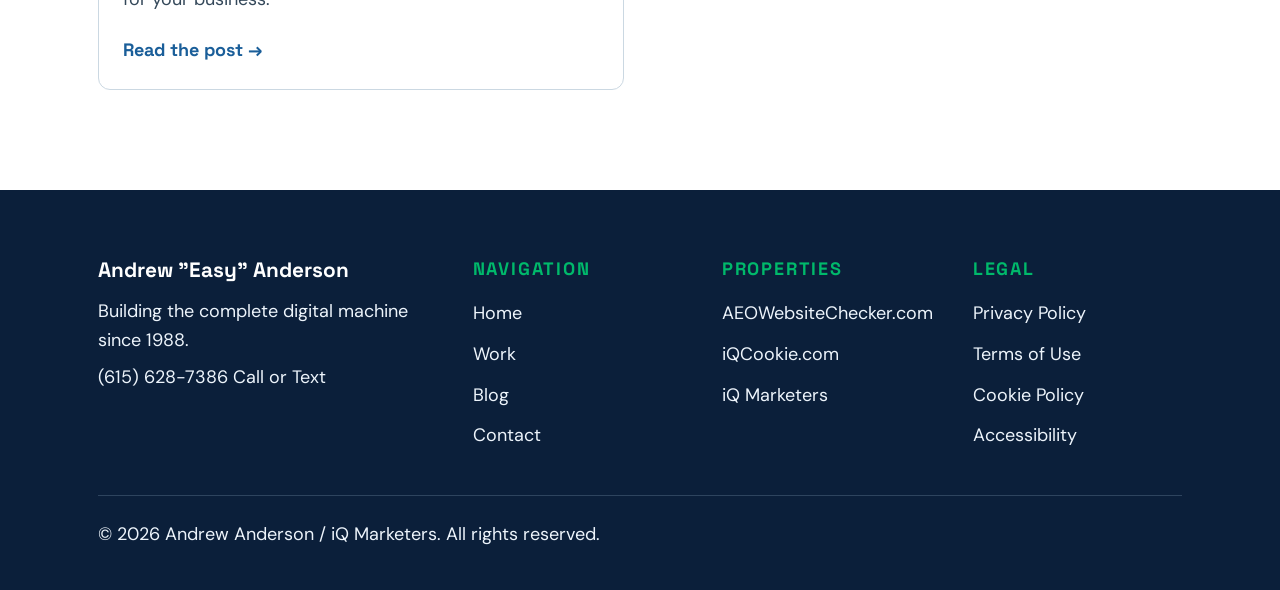
==== commit 2d7a2272: "Blog blog" ====
--- a/blog/index.html
+++ b/blog/index.html
@@ -67,36 +67,19 @@
 
     <section class="section section--flush">
       <div class="container">
-        <div class="post-list">
+        <div class="blog-grid">
 
-          <a class="post-card" href="ive-been-early-to-everything.html">
-            <div class="post-meta">
-              <span class="pill">Perspective</span>
-              <time datetime="2026-06-27">June 27, 2026</time>
+          <a class="blog-card" href="ive-been-early-to-everything.html">
+            <img class="blog-card-image" src="/assets/images/blog/contrarian-path-to-opportunity-fork-in-the-road.jpg" alt="Napkin illustration of a figure choosing the contrarian path toward opportunity." width="1200" height="675" loading="lazy" />
+            <div class="blog-card-content">
+              <div class="blog-card-meta">
+                <span class="pill">Perspective</span>
+                <time datetime="2026-06-27">June 27, 2026</time>
+              </div>
+              <h2 class="blog-card-title">I've Been Early to Everything. This Time I'm Only Six Months Ahead.</h2>
+              <p class="blog-card-excerpt">Andrew "Easy" Anderson has been five to ten years early to every major technology wave since 1986. With AI, he's only six months ahead — and that changes everything for your business.</p>
+              <span class="blog-card-link">Read the post &rarr;</span>
             </div>
-            <h2>I've Been Early to Everything. This Time I'm Only Six Months Ahead.</h2>
-            <p>Andrew "Easy" Anderson has been five to ten years early to every major technology wave since 1986. With AI, he's only six months ahead — and that changes everything for your business.</p>
-            <span class="read-more">Read the post &rarr;</span>
-          </a>
-
-          <a class="post-card" href="chatgpt-cant-find-you.html">
-            <div class="post-meta">
-              <span class="pill">AEO</span>
-              <time datetime="2026-06-01">June 1, 2026</time>
-            </div>
-            <h2>ChatGPT Can't Find You (And Why That's About to Cost You)</h2>
-            <p>Search is being replaced by answers. Why being unfindable to AI is the new invisibility — and the first moves to fix it.</p>
-            <span class="read-more">Read the post &rarr;</span>
-          </a>
-
-          <a class="post-card" href="five-pillars-of-aeo.html">
-            <div class="post-meta">
-              <span class="pill">Framework</span>
-              <time datetime="2026-05-15">May 15, 2026</time>
-            </div>
-            <h2>The Five Pillars of AEO</h2>
-            <p>The five levers that decide whether an AI engine trusts your content enough to quote it.</p>
-            <span class="read-more">Read the post &rarr;</span>
           </a>
 
         </div>
--- a/assets/css/style.css
+++ b/assets/css/style.css
@@ -986,6 +986,145 @@
   line-height: 1.5;
   color: var(--mid);            /* #54677A — 5.6:1 on white */
   text-align: center;
+}
+
+/* ---------- Blog post hero (featured image above the headline) ---------- */
+.post-hero { width: 100%; margin: 0 0 2.5rem; }
+.post-hero img {
+  width: 100%;
+  height: auto;
+  display: block;
+  border-radius: 12px;
+  border: 1px solid var(--line);
+}
+
+/* ---------- Author bio ---------- */
+.author-bio {
+  margin-top: 3rem;
+  padding-top: 2rem;
+  border-top: 1px solid var(--line);
+}
+.author-bio-inner {
+  display: flex;
+  gap: 1.5rem;
+  align-items: flex-start;
+}
+.author-photo {
+  width: 96px;
+  height: 96px;
+  border-radius: 50%;
+  object-fit: cover;
+  flex-shrink: 0;
+  border: 1px solid var(--line);
+}
+.author-bio .author-name {
+  font-family: var(--font-display);
+  font-size: 1.25rem;            /* 20px */
+  font-weight: 700;
+  line-height: 1.3;
+  color: var(--navy);
+  margin-bottom: 4px;
+}
+.author-bio .author-title {
+  font-size: 18px;
+  font-weight: 700;
+  line-height: 1.4;
+  color: var(--green-dark);     /* on-brand accent — 7.81:1 on white */
+  margin-bottom: 10px;
+}
+.author-bio .author-description {
+  font-size: 18px;
+  line-height: 1.65;
+  color: var(--slate);
+  margin-bottom: 14px;
+}
+.author-links {
+  display: flex;
+  gap: 1.25rem;
+  flex-wrap: wrap;
+}
+.author-bio .author-links a {
+  font-size: 18px;
+  font-weight: 700;
+  color: var(--blue);           /* 5.6:1 on white */
+  text-decoration: none;
+}
+.author-bio .author-links a:hover {
+  color: var(--blue-mid);
+  text-decoration: underline;
+}
+@media (max-width: 480px) {
+  .author-bio-inner { flex-direction: column; }
+}
+
+/* ---------- Blog listing — two-column card grid ---------- */
+.blog-grid {
+  display: grid;
+  grid-template-columns: repeat(2, 1fr);
+  gap: 2rem;
+  margin-top: 3rem;
+}
+.blog-card {
+  background: var(--white);
+  border: 1px solid var(--line);
+  border-radius: 12px;
+  overflow: hidden;
+  display: flex;
+  flex-direction: column;
+  text-decoration: none;
+  color: inherit;
+  transition: transform 0.2s var(--ease), box-shadow 0.2s var(--ease), border-color 0.2s var(--ease);
+}
+.blog-card:hover {
+  transform: translateY(-4px);
+  border-color: var(--blue);
+  box-shadow: 0 16px 40px -22px rgba(11, 31, 58, 0.35);
+}
+.blog-card-image {
+  width: 100%;
+  aspect-ratio: 16 / 9;
+  object-fit: cover;
+  display: block;
+  background: var(--bg-alt);     /* clean fallback while loading / if missing */
+}
+.blog-card-content {
+  padding: 1.5rem;
+  display: flex;
+  flex-direction: column;
+  flex: 1;
+}
+.blog-card-meta {
+  display: flex;
+  align-items: center;
+  gap: 0.75rem;
+  margin-bottom: 0.75rem;
+  font-size: 18px;
+  color: var(--mid);             /* 5.6:1 on white */
+}
+.blog-card-title {
+  font-family: var(--font-display);
+  font-size: 1.25rem;            /* 20px */
+  font-weight: 700;
+  line-height: 1.3;
+  margin-bottom: 0.75rem;
+  color: var(--navy);
+}
+.blog-card-excerpt {
+  font-size: 18px;
+  color: var(--slate);
+  line-height: 1.65;
+  flex: 1;
+  margin-bottom: 1.25rem;
+}
+.blog-card-link {
+  font-family: var(--font-display);
+  font-size: 18px;
+  font-weight: 700;
+  color: var(--blue);            /* 5.6:1 on white */
+}
+.blog-card:hover .blog-card-link { text-decoration: underline; }
+@media (max-width: 640px) {
+  .blog-grid { grid-template-columns: 1fr; }
 }
 
 /* ---------- Article meta ---------- */
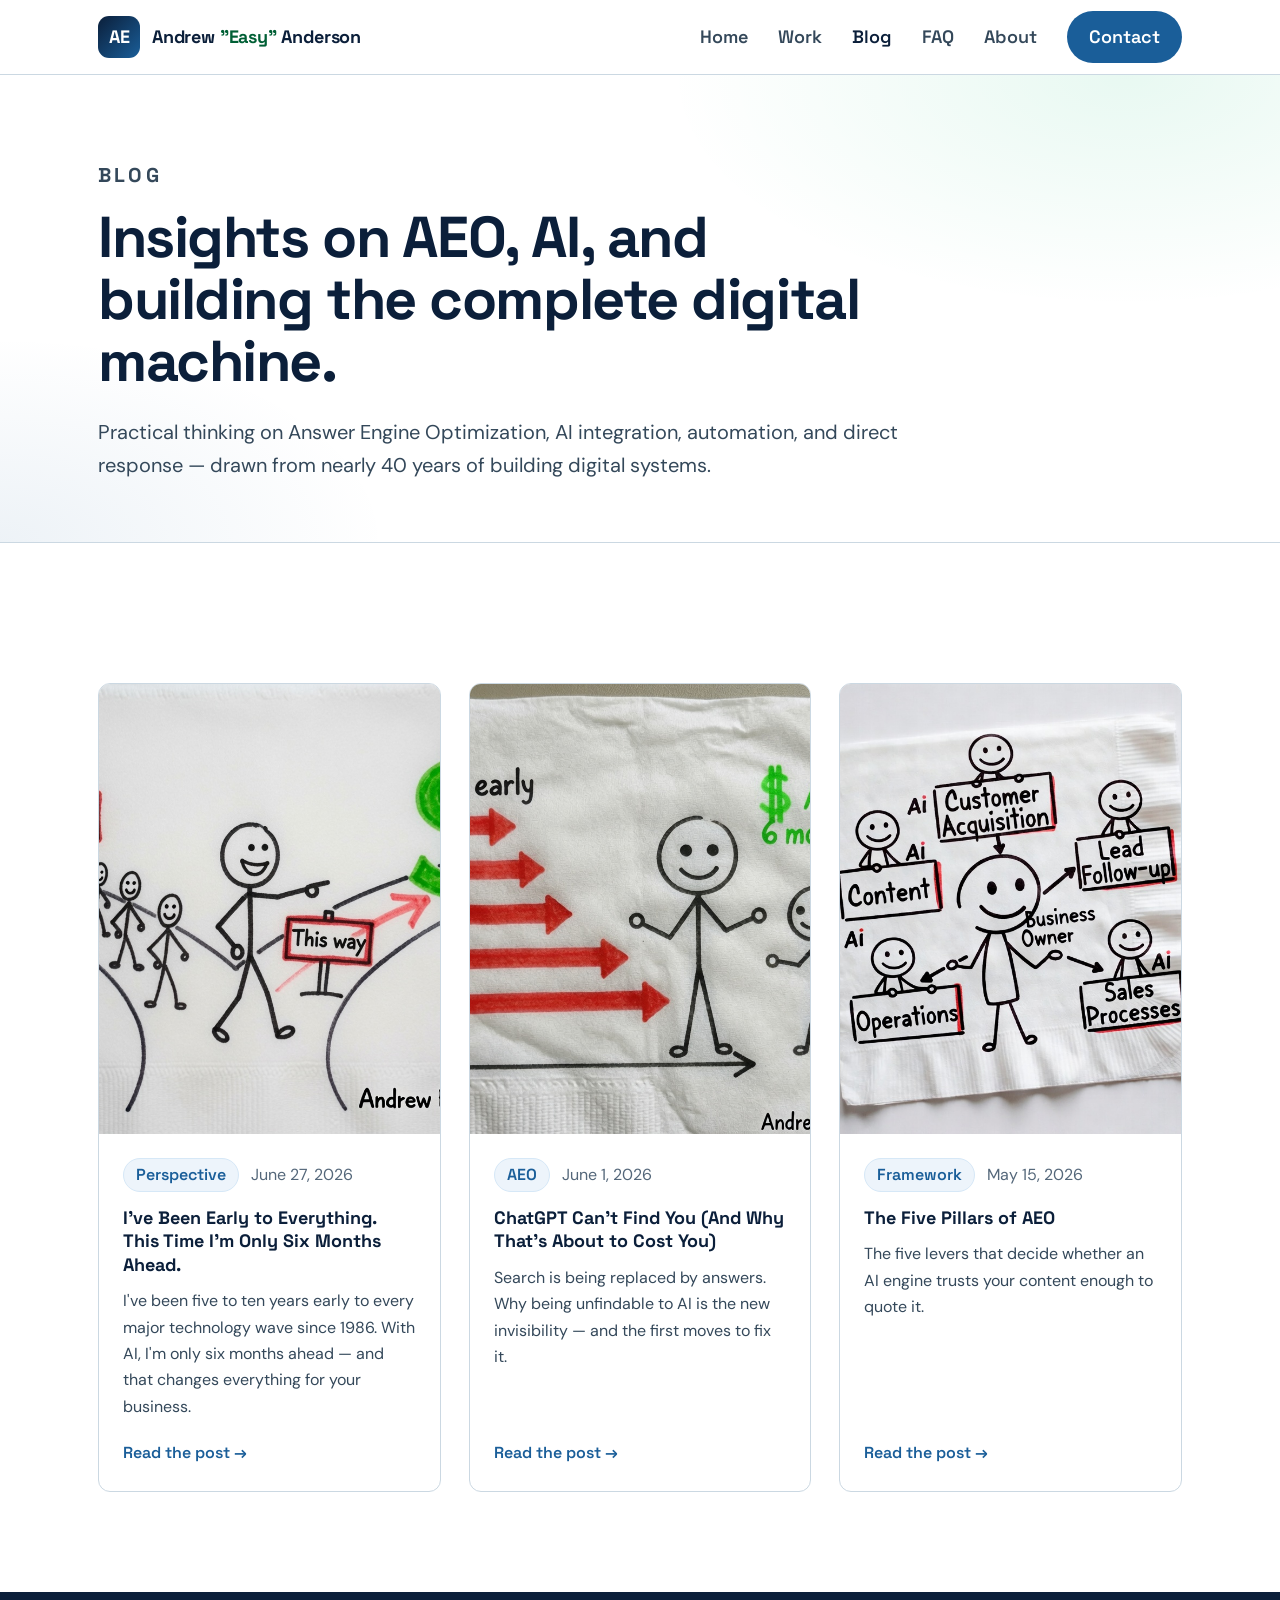
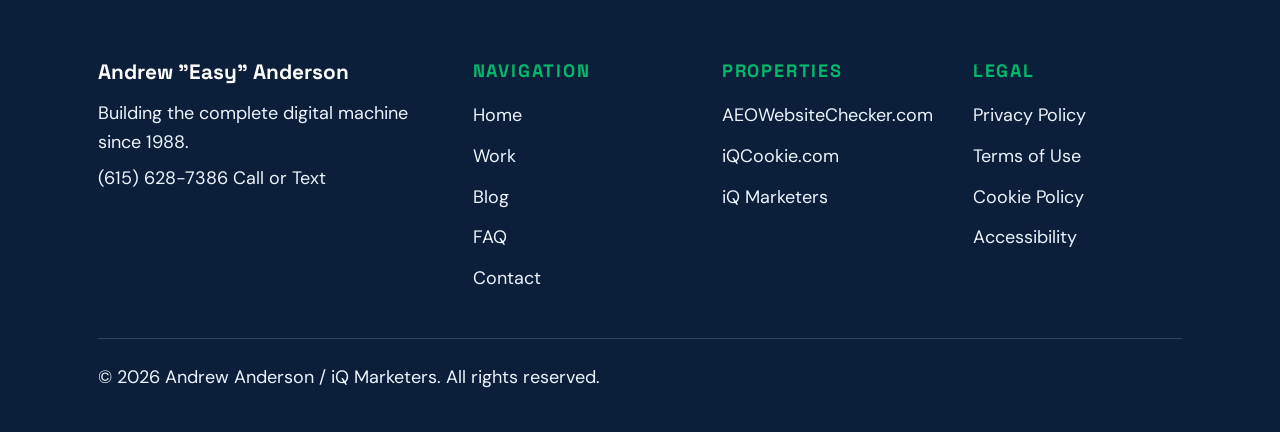
==== commit bb079a9a: "Rebuild blog listing as 3-column card grid Replace the single-entry blog index listing with a 3-card" ====
--- a/blog/index.html
+++ b/blog/index.html
@@ -49,7 +49,8 @@
         <a href="../index.html">Home</a>
         <a href="../work.html">Work</a>
         <a href="index.html" aria-current="page">Blog</a>
-        <a href="../index.html#about">About</a>
+        <a href="../faq.html">FAQ</a>
+        <a href="../author/andrew-easy-anderson.html">About</a>
         <a class="nav-cta" href="../contact.html">Contact</a>
       </nav>
     </div>
@@ -69,18 +70,77 @@
       <div class="container">
         <div class="blog-grid">
 
-          <a class="blog-card" href="ive-been-early-to-everything.html">
-            <img class="blog-card-image" src="/assets/images/blog/contrarian-path-to-opportunity-fork-in-the-road.jpg" alt="Napkin illustration of a figure choosing the contrarian path toward opportunity." width="1200" height="675" loading="lazy" />
+          <article class="blog-card">
+            <a href="/blog/ive-been-early-to-everything.html" class="blog-card-image-link" tabindex="-1" aria-hidden="true">
+              <img
+                src="/assets/images/blog/contrarian-path-to-opportunity-fork-in-the-road.jpg"
+                alt="Hand-drawn stick figure at a fork in the road pointing toward opportunity while others head to a dead end. Andrew Easy Anderson."
+                width="800"
+                height="450"
+                loading="lazy"
+                class="blog-card-image"
+              >
+            </a>
             <div class="blog-card-content">
               <div class="blog-card-meta">
-                <span class="pill">Perspective</span>
-                <time datetime="2026-06-27">June 27, 2026</time>
+                <span class="blog-card-tag">Perspective</span>
+                <span class="blog-card-date">June 27, 2026</span>
               </div>
-              <h2 class="blog-card-title">I've Been Early to Everything. This Time I'm Only Six Months Ahead.</h2>
-              <p class="blog-card-excerpt">Andrew "Easy" Anderson has been five to ten years early to every major technology wave since 1986. With AI, he's only six months ahead — and that changes everything for your business.</p>
-              <span class="blog-card-link">Read the post &rarr;</span>
+              <h2 class="blog-card-title">
+                <a href="/blog/ive-been-early-to-everything.html">I've Been Early to Everything. This Time I'm Only Six Months Ahead.</a>
+              </h2>
+              <p class="blog-card-excerpt">I've been five to ten years early to every major technology wave since 1986. With AI, I'm only six months ahead — and that changes everything for your business.</p>
+              <a href="/blog/ive-been-early-to-everything.html" class="blog-card-link">Read the post &rarr;</a>
             </div>
-          </a>
+          </article>
+
+          <article class="blog-card">
+            <a href="/blog/chatgpt-cant-find-you.html" class="blog-card-image-link" tabindex="-1" aria-hidden="true">
+              <img
+                src="/assets/images/blog/ai-only-6-months-ahead-shrinking-gap.jpg"
+                alt="Hand-drawn stick figure timeline showing the shrinking gap between early adoption and mainstream AI search. Andrew Easy Anderson."
+                width="800"
+                height="450"
+                loading="lazy"
+                class="blog-card-image"
+              >
+            </a>
+            <div class="blog-card-content">
+              <div class="blog-card-meta">
+                <span class="blog-card-tag">AEO</span>
+                <span class="blog-card-date">June 1, 2026</span>
+              </div>
+              <h2 class="blog-card-title">
+                <a href="/blog/chatgpt-cant-find-you.html">ChatGPT Can't Find You (And Why That's About to Cost You)</a>
+              </h2>
+              <p class="blog-card-excerpt">Search is being replaced by answers. Why being unfindable to AI is the new invisibility — and the first moves to fix it.</p>
+              <a href="/blog/chatgpt-cant-find-you.html" class="blog-card-link">Read the post &rarr;</a>
+            </div>
+          </article>
+
+          <article class="blog-card">
+            <a href="/blog/five-pillars-of-aeo.html" class="blog-card-image-link" tabindex="-1" aria-hidden="true">
+              <img
+                src="/assets/images/blog/weaving-ai-into-your-business.jpg"
+                alt="Hand-drawn stick figure illustration showing a business owner connected to five key areas: Customer Acquisition, Lead Follow-up, Content, Operations, and Sales Processes. Andrew Easy Anderson."
+                width="800"
+                height="450"
+                loading="lazy"
+                class="blog-card-image"
+              >
+            </a>
+            <div class="blog-card-content">
+              <div class="blog-card-meta">
+                <span class="blog-card-tag">Framework</span>
+                <span class="blog-card-date">May 15, 2026</span>
+              </div>
+              <h2 class="blog-card-title">
+                <a href="/blog/five-pillars-of-aeo.html">The Five Pillars of AEO</a>
+              </h2>
+              <p class="blog-card-excerpt">The five levers that decide whether an AI engine trusts your content enough to quote it.</p>
+              <a href="/blog/five-pillars-of-aeo.html" class="blog-card-link">Read the post &rarr;</a>
+            </div>
+          </article>
 
         </div>
       </div>
@@ -102,6 +162,7 @@
             <li><a href="../index.html">Home</a></li>
             <li><a href="../work.html">Work</a></li>
             <li><a href="index.html">Blog</a></li>
+            <li><a href="../faq.html">FAQ</a></li>
             <li><a href="../contact.html">Contact</a></li>
           </ul>
         </nav>
--- a/assets/css/style.css
+++ b/assets/css/style.css
@@ -988,8 +988,14 @@
   text-align: center;
 }
 
-/* ---------- Blog post hero (featured image above the headline) ---------- */
-.post-hero { width: 100%; margin: 0 0 2.5rem; }
+/* ---------- Blog post hero + breadcrumb ---------- */
+.section.post-article { padding-top: 0; }    /* beats the responsive .section padding so the breadcrumb sits ~1rem under the nav */
+.post-breadcrumb {
+  padding-top: 1rem;
+  padding-bottom: 0.5rem;
+}
+.back-link.post-breadcrumb { margin-bottom: 0; }   /* override .back-link's 1.4em for tight spacing */
+.post-hero { width: 100%; margin: 1.5rem 0 2rem; }
 .post-hero img {
   width: 100%;
   height: auto;
@@ -1057,12 +1063,12 @@
   .author-bio-inner { flex-direction: column; }
 }
 
-/* ---------- Blog listing — two-column card grid ---------- */
+/* ---------- Blog listing — three-column card grid ---------- */
 .blog-grid {
   display: grid;
-  grid-template-columns: repeat(2, 1fr);
-  gap: 2rem;
-  margin-top: 3rem;
+  grid-template-columns: repeat(3, 1fr);
+  gap: 1.75rem;
+  margin-top: 2.5rem;
 }
 .blog-card {
   background: var(--white);
@@ -1079,6 +1085,10 @@
   transform: translateY(-4px);
   border-color: var(--blue);
   box-shadow: 0 16px 40px -22px rgba(11, 31, 58, 0.35);
+}
+.blog-card-image-link {
+  display: block;
+  overflow: hidden;
 }
 .blog-card-image {
   width: 100%;
@@ -1086,6 +1096,10 @@
   object-fit: cover;
   display: block;
   background: var(--bg-alt);     /* clean fallback while loading / if missing */
+  transition: transform 0.3s var(--ease);
+}
+.blog-card:hover .blog-card-image {
+  transform: scale(1.03);
 }
 .blog-card-content {
   padding: 1.5rem;
@@ -1097,35 +1111,233 @@
   display: flex;
   align-items: center;
   gap: 0.75rem;
-  margin-bottom: 0.75rem;
-  font-size: 18px;
-  color: var(--mid);             /* 5.6:1 on white */
+  margin-bottom: 0.875rem;
+}
+.blog-card-tag {
+  font-family: var(--font-display);
+  font-size: 1rem;
+  font-weight: 600;
+  color: var(--blue);                       /* 5.6:1 on white */
+  background: var(--blue-xlight);
+  border: 1px solid var(--blue-light);
+  padding: 3px 12px;
+  border-radius: 100px;
+}
+.blog-card-date {
+  font-size: 1rem;
+  color: var(--mid);                         /* 5.6:1 on white */
 }
 .blog-card-title {
   font-family: var(--font-display);
-  font-size: 1.25rem;            /* 20px */
+  font-size: 1.125rem;
   font-weight: 700;
   line-height: 1.3;
   margin-bottom: 0.75rem;
   color: var(--navy);
 }
+.blog-card-title a {
+  color: var(--navy);
+  text-decoration: none;
+}
+.blog-card-title a:hover {
+  color: var(--blue);
+}
 .blog-card-excerpt {
-  font-size: 18px;
-  color: var(--slate);
+  font-size: 1rem;
+  color: var(--slate);                       /* 9.0:1 on white */
   line-height: 1.65;
   flex: 1;
   margin-bottom: 1.25rem;
 }
 .blog-card-link {
   font-family: var(--font-display);
-  font-size: 18px;
-  font-weight: 700;
-  color: var(--blue);            /* 5.6:1 on white */
-}
+  font-size: 1rem;
+  font-weight: 600;
+  color: var(--blue);                        /* 5.6:1 on white */
+  text-decoration: none;
+  margin-top: auto;
+}
+.blog-card-link:hover { text-decoration: underline; }
 .blog-card:hover .blog-card-link { text-decoration: underline; }
-@media (max-width: 640px) {
+@media (max-width: 900px) {
+  .blog-grid { grid-template-columns: repeat(2, 1fr); }
+}
+@media (max-width: 560px) {
   .blog-grid { grid-template-columns: 1fr; }
 }
+
+/* ---------- FAQ page ---------- */
+.faq-list { max-width: 760px; margin-inline: auto; }
+.faq-item {
+  padding: 2rem 0;
+  border-top: 1px solid var(--line);
+}
+.faq-item:first-child { border-top: 0; padding-top: 0; }
+.faq-item h2 {
+  font-family: var(--font-display);
+  font-size: 1.4rem;            /* ~22.4px */
+  font-weight: 700;
+  line-height: 1.25;
+  color: var(--navy);
+  margin-bottom: 0.6rem;
+}
+.faq-item p {
+  font-size: 1.175rem;          /* 18.8px */
+  line-height: 1.75;
+  color: var(--slate);
+  margin: 0;
+}
+.faq-cta {
+  max-width: 760px;
+  margin: 4rem auto 0;
+  padding: 2.5rem;
+  background: linear-gradient(140deg, rgba(0, 185, 107, 0.10) 0%, rgba(26, 94, 153, 0.08) 100%);
+  border: 1px solid rgba(0, 185, 107, 0.30);
+  border-radius: 14px;
+  text-align: center;
+}
+.faq-cta h2 {
+  font-family: var(--font-display);
+  font-size: 1.5rem;            /* 24px */
+  font-weight: 700;
+  color: var(--navy);
+  margin-bottom: 0.75rem;
+}
+.faq-cta p {
+  font-size: 18px;
+  color: var(--slate);
+  line-height: 1.65;
+  margin: 0 auto 1.5rem;
+  max-width: 520px;
+}
+
+/* ==========================================================
+   AUTHOR PAGE
+   ========================================================== */
+.author-page { max-width: 860px; margin-inline: auto; }
+.author-section + .author-section { margin-top: 3.5rem; }
+.author-section-heading {
+  font-family: var(--font-display);
+  font-size: 1.6rem;            /* ~25.6px */
+  font-weight: 700;
+  line-height: 1.2;
+  color: var(--navy);
+  margin-bottom: 1rem;
+}
+
+/* ---------- Author hero ---------- */
+.author-hero {
+  display: flex;
+  align-items: center;
+  gap: 2rem;
+  margin-bottom: 3rem;
+  padding-bottom: 3rem;
+  border-bottom: 1px solid var(--line);
+}
+.author-hero-photo {
+  width: 160px;
+  height: 160px;
+  border-radius: 50%;
+  object-fit: cover;
+  flex-shrink: 0;
+  border: 1px solid var(--line);
+}
+.author-hero-eyebrow {
+  font-family: var(--font-display);
+  font-size: 18px;
+  font-weight: 700;
+  color: var(--green-dark);     /* 7.81:1 on white */
+  letter-spacing: 0.08em;
+  text-transform: uppercase;
+  margin-bottom: 8px;
+}
+.author-hero-name {
+  font-family: var(--font-display);
+  font-size: 2.25rem;           /* 36px */
+  font-weight: 700;
+  line-height: 1.1;
+  color: var(--navy);
+  margin-bottom: 6px;
+}
+.author-hero-title {
+  font-size: 1.175rem;          /* 18.8px */
+  color: var(--slate);
+  margin-bottom: 1.25rem;
+}
+.author-hero-links {
+  display: flex;
+  flex-wrap: wrap;
+  gap: 0.75rem;
+}
+.author-hero-links a {
+  font-family: var(--font-display);
+  font-size: 18px;
+  font-weight: 700;
+  color: var(--green-dark);     /* 7.81:1 on white */
+  text-decoration: none;
+  border: 1px solid rgba(0, 95, 53, 0.35);
+  padding: 7px 16px;
+  border-radius: 100px;
+  transition: background 0.18s var(--ease), border-color 0.18s var(--ease);
+}
+.author-hero-links a:hover {
+  background: var(--green-xlight);
+  border-color: var(--green-dark);
+}
+@media (max-width: 540px) {
+  .author-hero { flex-direction: column; text-align: center; }
+  .author-hero-links { justify-content: center; }
+}
+
+/* ---------- Areas of expertise ---------- */
+.expertise-grid {
+  display: grid;
+  grid-template-columns: repeat(auto-fit, minmax(220px, 1fr));
+  gap: 1.25rem;
+  margin-top: 1.5rem;
+}
+.expertise-card {
+  background: var(--white);
+  border: 1px solid var(--line);
+  border-radius: 12px;
+  padding: 1.5rem;
+  transition: border-color 0.2s var(--ease), box-shadow 0.2s var(--ease);
+}
+.expertise-card:hover {
+  border-color: var(--green-dark);
+  box-shadow: 0 12px 28px -20px rgba(11, 31, 58, 0.35);
+}
+.expertise-icon {
+  display: grid;
+  place-items: center;
+  width: 44px;
+  height: 44px;
+  border-radius: 11px;
+  background: var(--green-light);
+  margin-bottom: 14px;
+}
+.expertise-icon svg { width: 22px; height: 22px; color: var(--green-dark); }
+.expertise-card-title {
+  font-family: var(--font-display);
+  font-size: 1.15rem;           /* 18.4px */
+  font-weight: 700;
+  line-height: 1.3;
+  color: var(--navy);
+  margin-bottom: 6px;
+}
+.expertise-card-desc {
+  font-size: 18px;
+  line-height: 1.5;
+  color: var(--slate);
+}
+
+/* ---------- Published articles (single featured card) ---------- */
+.author-articles .blog-card { max-width: 460px; }
+
+/* ---------- Author links in byline + bio ---------- */
+.post-meta a { color: var(--blue); }
+.author-bio .author-name a { color: inherit; text-decoration: none; }
+.author-bio .author-name a:hover { text-decoration: underline; }
 
 /* ---------- Article meta ---------- */
 .post-meta {
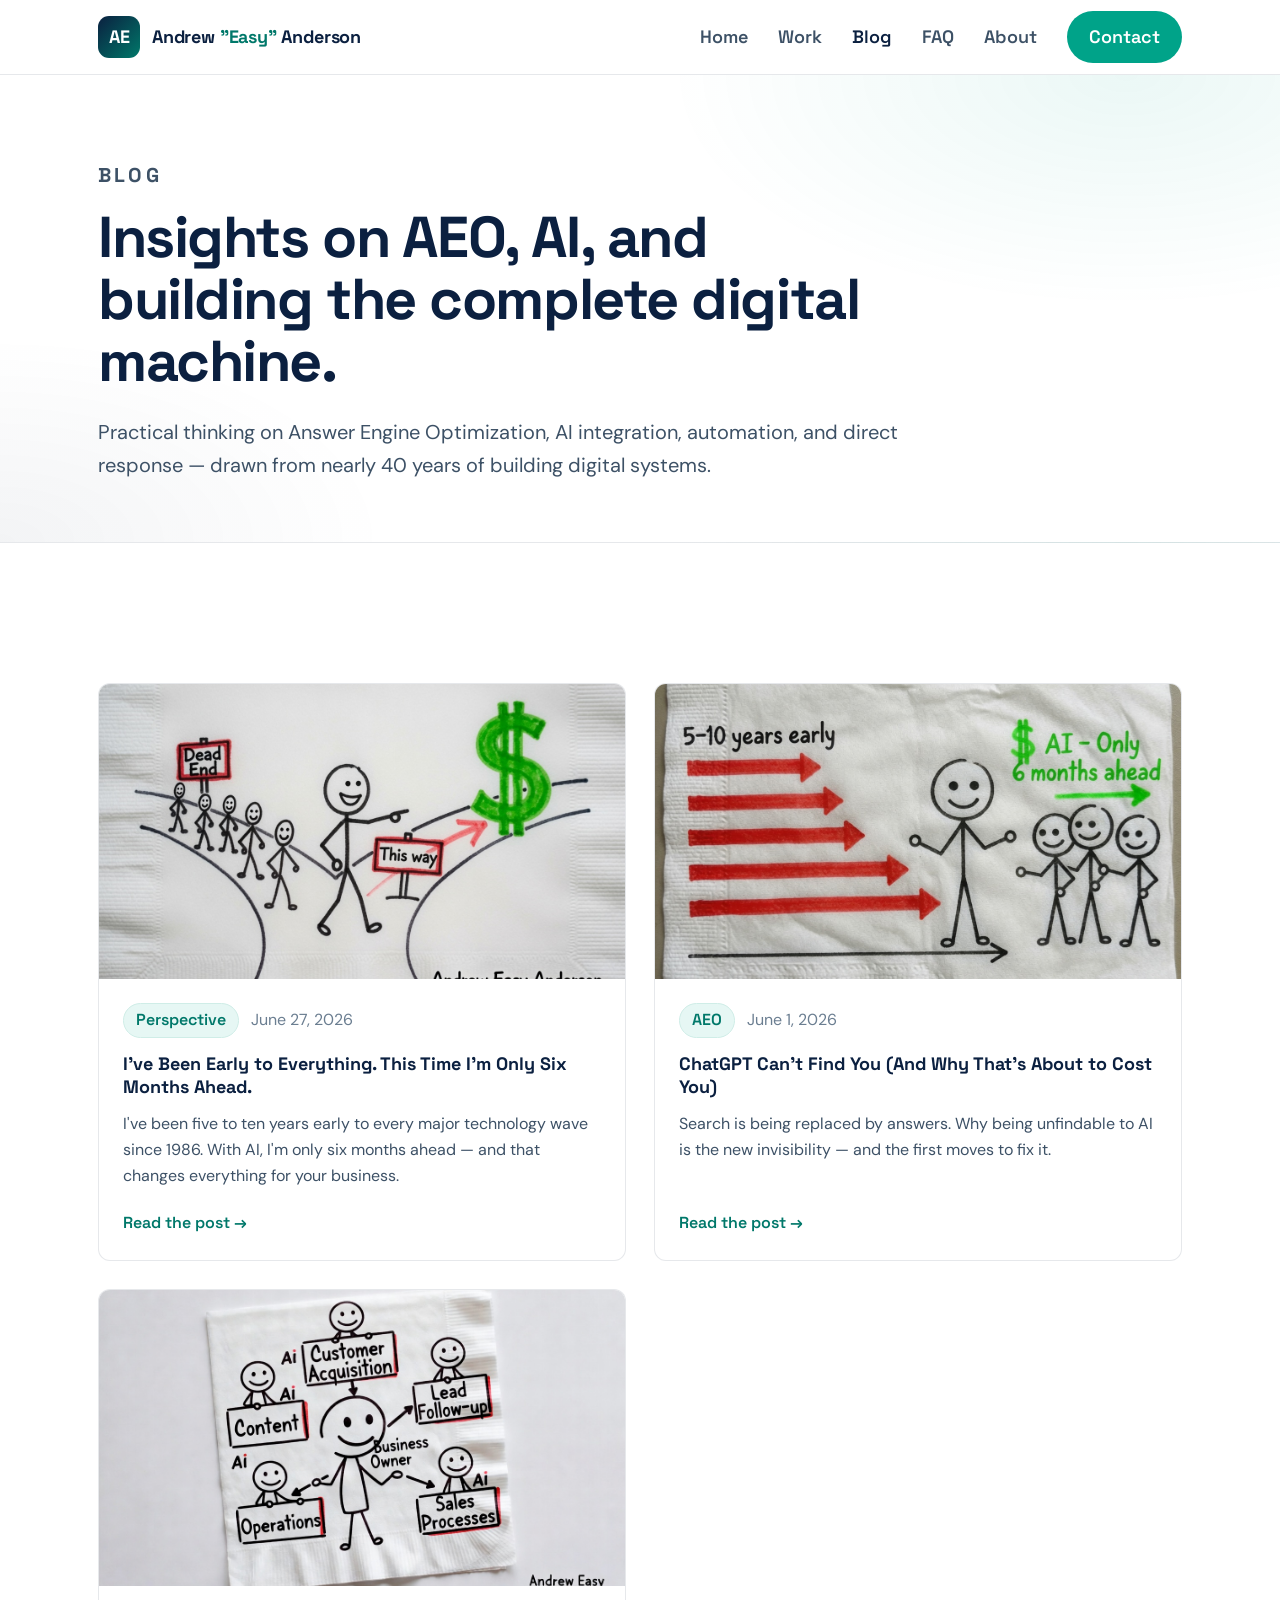
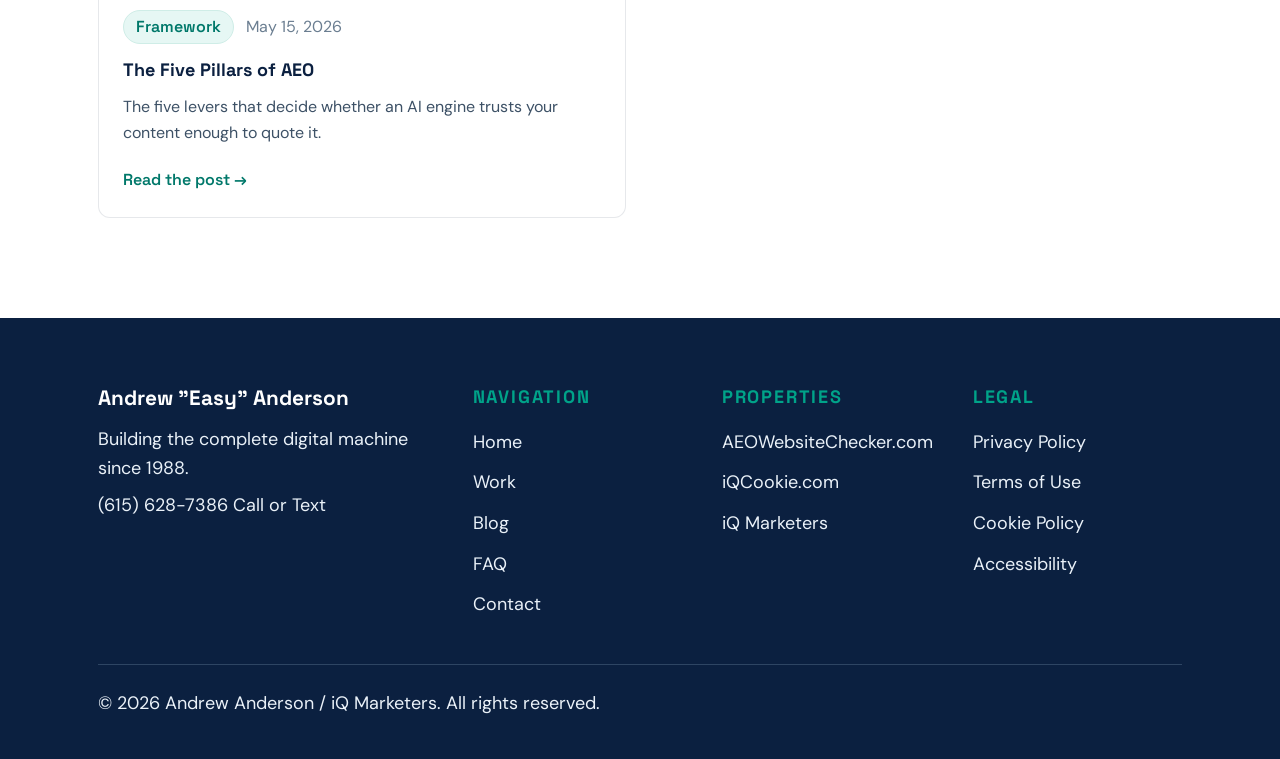
==== commit 8ea0dac6: "Point booking CTAs to Calendly and add a booking button Repoint all call-to-action buttons to the Ca" ====
--- a/blog/index.html
+++ b/blog/index.html
@@ -51,7 +51,7 @@
         <a href="index.html" aria-current="page">Blog</a>
         <a href="../faq.html">FAQ</a>
         <a href="../author/andrew-easy-anderson.html">About</a>
-        <a class="nav-cta" href="../contact.html">Contact</a>
+        <a class="nav-cta" href="https://calendly.com/iqmarketers-c4xd/30min" target="_blank" rel="noopener noreferrer">Contact</a>
       </nav>
     </div>
   </header>
--- a/assets/css/style.css
+++ b/assets/css/style.css
@@ -3,7 +3,10 @@
    Andrew "Easy" Anderson — I build the complete digital machine
 
    Rules enforced (non-negotiable):
-   - Greens (#005F35, #00B96B) and blues (#0B1F3A, #1A5E99) only
+   - Light theme: white / light-grey body surfaces everywhere.
+     The footer (navy) is the ONE intentional dark zone.
+   - Teal (#00A389) is the primary brand accent. A deeper teal
+     (#00786A) carries body-size links/text to hold AA contrast.
    - NO italics anywhere
    - Minimum 18px font size everywhere — no exceptions
    - WCAG 2.2 AA: 4.5:1 normal text, 3:1 large text / UI / graphics
@@ -12,31 +15,42 @@
 
 /* ---------- Design tokens ---------- */
 :root {
-  /* Blues */
-  --navy:        #0B1F3A;  /* primary text / dark sections — on white: 16.5:1 */
-  --blue:        #1A5E99;  /* links, buttons               — on white:  5.6:1 */
-  --blue-mid:    #155080;  /* hover darken                 — on white:  7.4:1 */
-  --blue-light:  #D6E8F7;  /* tint surface */
-  --blue-xlight: #EDF4FB;  /* alt bg */
-
-  /* Greens */
-  --green-dark:  #005F35;  /* text accents, eyebrows       — on white:  7.81:1 */
-  --green:       #00B96B;  /* large/decorative only        — on white:  2.3:1 */
-  --green-light: #D0F2E3;  /* tint surface */
-  --green-xlight:#E8F8F1;  /* alt bg */
-
-  /* Neutrals */
-  --ink:    #0B1F3A;       /* = navy, primary body text */
-  --slate:  #34485A;       /* body copy on white           — on white:  9.0:1 */
-  --mid:    #54677A;       /* captions / meta on white     — on white:  5.6:1 */
-  --line:   #CBD8E2;
-  --bg:     #FFFFFF;
-  --bg-alt: #F3F7FA;
-  --white:  #FFFFFF;
-
-  /* On-dark text */
-  --on-dark:     #EDF4FB;  /* on navy                      — on #0B1F3A: 15.2:1 */
-  --on-dark-mid: #A9C6E0;  /* muted on navy                — on #0B1F3A:  8.0:1 */
+  /* ---- Light theme palette (teal accent) ---- */
+  --bg-primary:    #FFFFFF;
+  --bg-secondary:  #F4F7FA;
+  --bg-accent:     #E8F4F1;
+  --navy:          #0B2040;
+  --teal:          #00A389;   /* bright brand accent — fills, buttons, bars, icons (≥3:1 large) */
+  --teal-dark:     #00786A;   /* AA text/link teal on white — 4.5:1 */
+  --teal-light:    #E6F7F4;
+  --green:         #1A8C4E;
+  --text-primary:  #0B2040;
+  --text-secondary:#3D5166;
+  --text-muted:    #6B7E91;
+  --border:        rgba(11, 32, 64, 0.10);
+  --card-bg:       #FFFFFF;
+  --card-border:   rgba(11, 32, 64, 0.10);
+  --white:         #FFFFFF;
+
+  /* ---- Legacy aliases remapped onto the new system ---- */
+  --blue:        var(--teal-dark);   /* links / text accents → teal */
+  --blue-mid:    #00604F;            /* darker teal for hovers */
+  --blue-light:  #CFEDE7;
+  --blue-xlight: var(--teal-light);
+  --green-dark:  var(--teal-dark);   /* old green text accent → teal */
+  --green-light: var(--teal-light);
+  --green-xlight:#EDFAF7;
+
+  --ink:    var(--text-primary);     /* primary body text */
+  --slate:  var(--text-secondary);   /* body copy */
+  --mid:    var(--text-muted);       /* captions / meta */
+  --line:   var(--border);
+  --bg:     var(--bg-primary);
+  --bg-alt: var(--bg-secondary);
+
+  /* On-dark text (footer / cookie banner over navy) */
+  --on-dark:     #EAF1F8;  /* on navy — ~16:1 */
+  --on-dark-mid: #AEC0D4;  /* muted on navy — ~8:1 */
 
   --max:    1140px;
   --radius: 16px;
@@ -230,12 +244,12 @@
 
 .nav-cta {
   color: var(--white) !important;
-  background: var(--blue);
+  background: var(--teal);
   padding: 11px 22px;
   border-radius: 999px;
   transition: background 0.18s var(--ease) !important;
 }
-.nav-cta:hover { background: var(--blue-mid) !important; }
+.nav-cta:hover { background: var(--teal-dark) !important; }
 
 /* Mobile nav toggle (hidden on desktop) */
 .nav-toggle {
@@ -291,14 +305,14 @@
 .btn-lg { padding: 19px 38px; font-size: 19px; }
 
 .btn-primary {
-  background: var(--blue);
+  background: var(--teal);
   color: var(--white);
-  box-shadow: 0 8px 24px -10px rgba(26, 94, 153, 0.7);
+  box-shadow: 0 8px 24px -10px rgba(0, 163, 137, 0.65);
 }
 .btn-primary:hover {
-  background: var(--blue-mid);
+  background: var(--teal-dark);
   transform: translateY(-2px);
-  box-shadow: 0 14px 32px -10px rgba(26, 94, 153, 0.8);
+  box-shadow: 0 14px 32px -10px rgba(0, 163, 137, 0.8);
   color: var(--white);
 }
 
@@ -325,8 +339,8 @@
   position: absolute;
   inset: 0;
   background:
-    radial-gradient(ellipse 70% 80% at 90% 0%, rgba(0, 185, 107, 0.10), transparent 55%),
-    radial-gradient(ellipse 60% 70% at 0% 100%, rgba(26, 94, 153, 0.09), transparent 55%);
+    radial-gradient(ellipse 70% 80% at 90% 0%, rgba(0, 163, 137, 0.09), transparent 55%),
+    radial-gradient(ellipse 60% 70% at 0% 100%, rgba(11, 32, 64, 0.06), transparent 55%);
   pointer-events: none;
 }
 .hero-inner { position: relative; max-width: 900px; }
@@ -475,32 +489,33 @@
 
 /* ---------- CTA banner ---------- */
 .section-cta {
-  /* darker green endpoint keeps muted lede text >= 4.5:1 across the whole gradient */
-  background: linear-gradient(140deg, var(--navy) 0%, #0d3360 55%, #004A29 100%);
+  background:
+    radial-gradient(ellipse 70% 90% at 50% 0%, rgba(0, 163, 137, 0.12), transparent 60%),
+    var(--bg-accent);
   text-align: center;
-  border-top: 0;
-}
-.section-cta .section-title { color: var(--white); }
-.section-cta .section-lede  { color: var(--on-dark-mid); margin-inline: auto; }
+  border-top: 1px solid var(--border);
+}
+.section-cta .section-title { color: var(--navy); }
+.section-cta .section-lede  { color: var(--text-secondary); margin-inline: auto; }
 .cta-inner { max-width: 720px; margin-inline: auto; }
 
 .section-cta .btn-primary {
-  background: var(--white);
-  color: var(--navy);
-  box-shadow: 0 8px 24px -10px rgba(0, 0, 0, 0.5);
+  background: var(--teal);
+  color: var(--white);
+  box-shadow: 0 8px 24px -10px rgba(0, 163, 137, 0.5);
 }
 .section-cta .btn-primary:hover {
-  background: var(--blue-xlight);
-  color: var(--blue-mid);
+  background: var(--teal-dark);
+  color: var(--white);
 }
 .section-cta .btn-ghost {
-  color: var(--white);
-  border-color: rgba(255, 255, 255, 0.6);
+  color: var(--navy);
+  border-color: var(--navy);
 }
 .section-cta .btn-ghost:hover {
-  background: rgba(255, 255, 255, 0.12);
-  color: var(--white);
-  border-color: var(--white);
+  background: var(--teal-light);
+  color: var(--teal-dark);
+  border-color: var(--teal);
 }
 
 /* ==========================================================
@@ -512,13 +527,13 @@
   position: relative;
   overflow: hidden;
   padding: 96px 0 92px;
-  color: var(--on-dark);
+  color: var(--text-secondary);
   background:
-    radial-gradient(ellipse 60% 80% at 100% 0%, rgba(0, 185, 107, 0.14), transparent 55%),
-    radial-gradient(ellipse 55% 70% at 0% 100%, rgba(26, 94, 153, 0.24), transparent 55%),
-    var(--navy);
-}
-.home-hero .eyebrow { color: var(--green); }   /* #00B96B — 6.4:1 on navy */
+    radial-gradient(ellipse 60% 80% at 100% 0%, rgba(0, 163, 137, 0.10), transparent 55%),
+    radial-gradient(ellipse 55% 70% at 0% 100%, rgba(11, 32, 64, 0.05), transparent 55%),
+    var(--bg-secondary);
+}
+.home-hero .eyebrow { color: var(--teal-dark); }   /* 4.5:1 on light */
 .home-hero-grid {
   display: grid;
   grid-template-columns: 1.1fr 0.9fr;
@@ -531,37 +546,29 @@
   font-weight: 700;
   line-height: 1.04;
   letter-spacing: -0.03em;
-  color: var(--white);                 /* 16.5:1 on navy */
+  color: var(--navy);                  /* navy headline on light */
   margin-bottom: 0.5em;
   text-wrap: balance;
 }
-.home-hero-title .accent { color: var(--green); }   /* #00B96B — 6.4:1 on navy */
+.home-hero-title .accent { color: var(--teal); }   /* large heading — teal accent */
 .home-hero-lede {
   font-size: clamp(1.2rem, 2.2vw, 1.4rem);   /* min 19.2px */
-  color: var(--on-dark);               /* off-white, ~15:1 on navy */
+  color: var(--text-secondary);
   max-width: 56ch;
   margin-bottom: 2.2rem;
 }
-.home-hero-lede strong { color: var(--white); font-weight: 700; }
-
-/* CTA buttons on the dark hero */
-.home-hero .btn-primary {
-  background: var(--white);
-  color: var(--navy);
-  box-shadow: 0 8px 24px -10px rgba(0, 0, 0, 0.55);
-}
-.home-hero .btn-primary:hover {
-  background: var(--blue-xlight);
-  color: var(--blue-mid);
-}
+.home-hero-lede strong { color: var(--navy); font-weight: 700; }
+
+/* CTA buttons on the light hero — inherit the teal .btn-primary;
+   give the ghost button navy text/border to read on light. */
 .home-hero .btn-ghost {
-  color: var(--white);
-  border-color: rgba(255, 255, 255, 0.65);
+  color: var(--navy);
+  border-color: var(--navy);
 }
 .home-hero .btn-ghost:hover {
-  background: rgba(255, 255, 255, 0.12);
-  color: var(--white);
-  border-color: var(--white);
+  background: var(--teal-light);
+  color: var(--teal-dark);
+  border-color: var(--teal);
 }
 
 /* ---------- What I Build — machine components ---------- */
@@ -652,7 +659,7 @@
 }
 
 /* ---------- Stats bar ---------- */
-.stats-bar { background: var(--navy); border-top: 0; }
+.stats-bar { background: var(--bg-accent); border-top: 1px solid var(--border); }
 .stats-bar .container {
   display: grid;
   grid-template-columns: repeat(5, 1fr);
@@ -665,13 +672,13 @@
   font-size: clamp(1.9rem, 3vw, 2.5rem);
   font-weight: 700;
   line-height: 1;
-  color: var(--green);          /* large text on navy — passes 3:1 */
+  color: var(--teal-dark);      /* large teal numbers on light — passes 3:1 */
   margin-bottom: 8px;
 }
 .stat-label {
   font-size: 18px;
   line-height: 1.35;
-  color: var(--on-dark-mid);
+  color: var(--text-secondary);
 }
 
 /* ---------- Story ---------- */
@@ -901,8 +908,8 @@
 .page-hero {
   padding: 84px 0 60px;
   background:
-    radial-gradient(ellipse 65% 90% at 88% 0%, rgba(0, 185, 107, 0.09), transparent 55%),
-    radial-gradient(ellipse 55% 80% at 0% 100%, rgba(26, 94, 153, 0.08), transparent 55%),
+    radial-gradient(ellipse 65% 90% at 88% 0%, rgba(0, 163, 137, 0.08), transparent 55%),
+    radial-gradient(ellipse 55% 80% at 0% 100%, rgba(11, 32, 64, 0.05), transparent 55%),
     var(--bg);
   border-bottom: 1px solid var(--line);
 }
@@ -1007,8 +1014,10 @@
 /* ---------- Author bio ---------- */
 .author-bio {
   margin-top: 3rem;
-  padding-top: 2rem;
-  border-top: 1px solid var(--line);
+  padding: 2rem;
+  background: var(--bg-secondary);
+  border: 1px solid var(--border);
+  border-radius: var(--radius);
 }
 .author-bio-inner {
   display: flex;
@@ -1063,10 +1072,10 @@
   .author-bio-inner { flex-direction: column; }
 }
 
-/* ---------- Blog listing — three-column card grid ---------- */
+/* ---------- Blog listing — two-column card grid ---------- */
 .blog-grid {
   display: grid;
-  grid-template-columns: repeat(3, 1fr);
+  grid-template-columns: repeat(2, 1fr);
   gap: 1.75rem;
   margin-top: 2.5rem;
 }
@@ -1092,6 +1101,7 @@
 }
 .blog-card-image {
   width: 100%;
+  height: auto;                  /* override the height="450" attr so aspect-ratio governs */
   aspect-ratio: 16 / 9;
   object-fit: cover;
   display: block;
@@ -1159,18 +1169,16 @@
 }
 .blog-card-link:hover { text-decoration: underline; }
 .blog-card:hover .blog-card-link { text-decoration: underline; }
-@media (max-width: 900px) {
-  .blog-grid { grid-template-columns: repeat(2, 1fr); }
-}
-@media (max-width: 560px) {
+@media (max-width: 640px) {
   .blog-grid { grid-template-columns: 1fr; }
 }
 
 /* ---------- FAQ page ---------- */
 .faq-list { max-width: 760px; margin-inline: auto; }
 .faq-item {
-  padding: 2rem 0;
+  padding: 1.75rem 0 1.75rem 1.5rem;
   border-top: 1px solid var(--line);
+  border-left: 3px solid var(--teal);
 }
 .faq-item:first-child { border-top: 0; padding-top: 0; }
 .faq-item h2 {
@@ -1191,8 +1199,8 @@
   max-width: 760px;
   margin: 4rem auto 0;
   padding: 2.5rem;
-  background: linear-gradient(140deg, rgba(0, 185, 107, 0.10) 0%, rgba(26, 94, 153, 0.08) 100%);
-  border: 1px solid rgba(0, 185, 107, 0.30);
+  background: linear-gradient(140deg, rgba(0, 163, 137, 0.10) 0%, rgba(11, 32, 64, 0.05) 100%);
+  border: 1px solid rgba(0, 163, 137, 0.28);
   border-radius: 14px;
   text-align: center;
 }
@@ -1297,15 +1305,15 @@
   margin-top: 1.5rem;
 }
 .expertise-card {
-  background: var(--white);
-  border: 1px solid var(--line);
+  background: var(--bg-secondary);
+  border: 1px solid var(--border);
   border-radius: 12px;
   padding: 1.5rem;
   transition: border-color 0.2s var(--ease), box-shadow 0.2s var(--ease);
 }
 .expertise-card:hover {
-  border-color: var(--green-dark);
-  box-shadow: 0 12px 28px -20px rgba(11, 31, 58, 0.35);
+  border-color: var(--teal);
+  box-shadow: 0 12px 28px -20px rgba(11, 32, 64, 0.30);
 }
 .expertise-icon {
   display: grid;
@@ -1543,7 +1551,7 @@
   font-weight: 700;
   letter-spacing: 0.14em;
   text-transform: uppercase;
-  color: var(--green);          /* large-ish bold decorative label on navy */
+  color: var(--teal);           /* teal accent on navy — 5.1:1 */
 }
 
 /* Rich footer (home page) */
@@ -1569,7 +1577,7 @@
   font-weight: 700;
   letter-spacing: 0.1em;
   text-transform: uppercase;
-  color: var(--green);
+  color: var(--teal);
   margin-bottom: 16px;
 }
 .footer-col ul { list-style: none; display: grid; gap: 11px; padding: 0; }
@@ -1614,7 +1622,7 @@
   margin: 0;
   max-width: 70ch;
 }
-.cookie-banner-text a { color: var(--green); }      /* #00B96B on navy — 6.4:1 */
+.cookie-banner-text a { color: var(--teal); }       /* teal on navy — 5.1:1 */
 .cookie-banner-text a:hover { color: var(--white); }
 .cookie-banner-actions { display: flex; gap: 12px; flex-shrink: 0; }
 .cookie-btn {
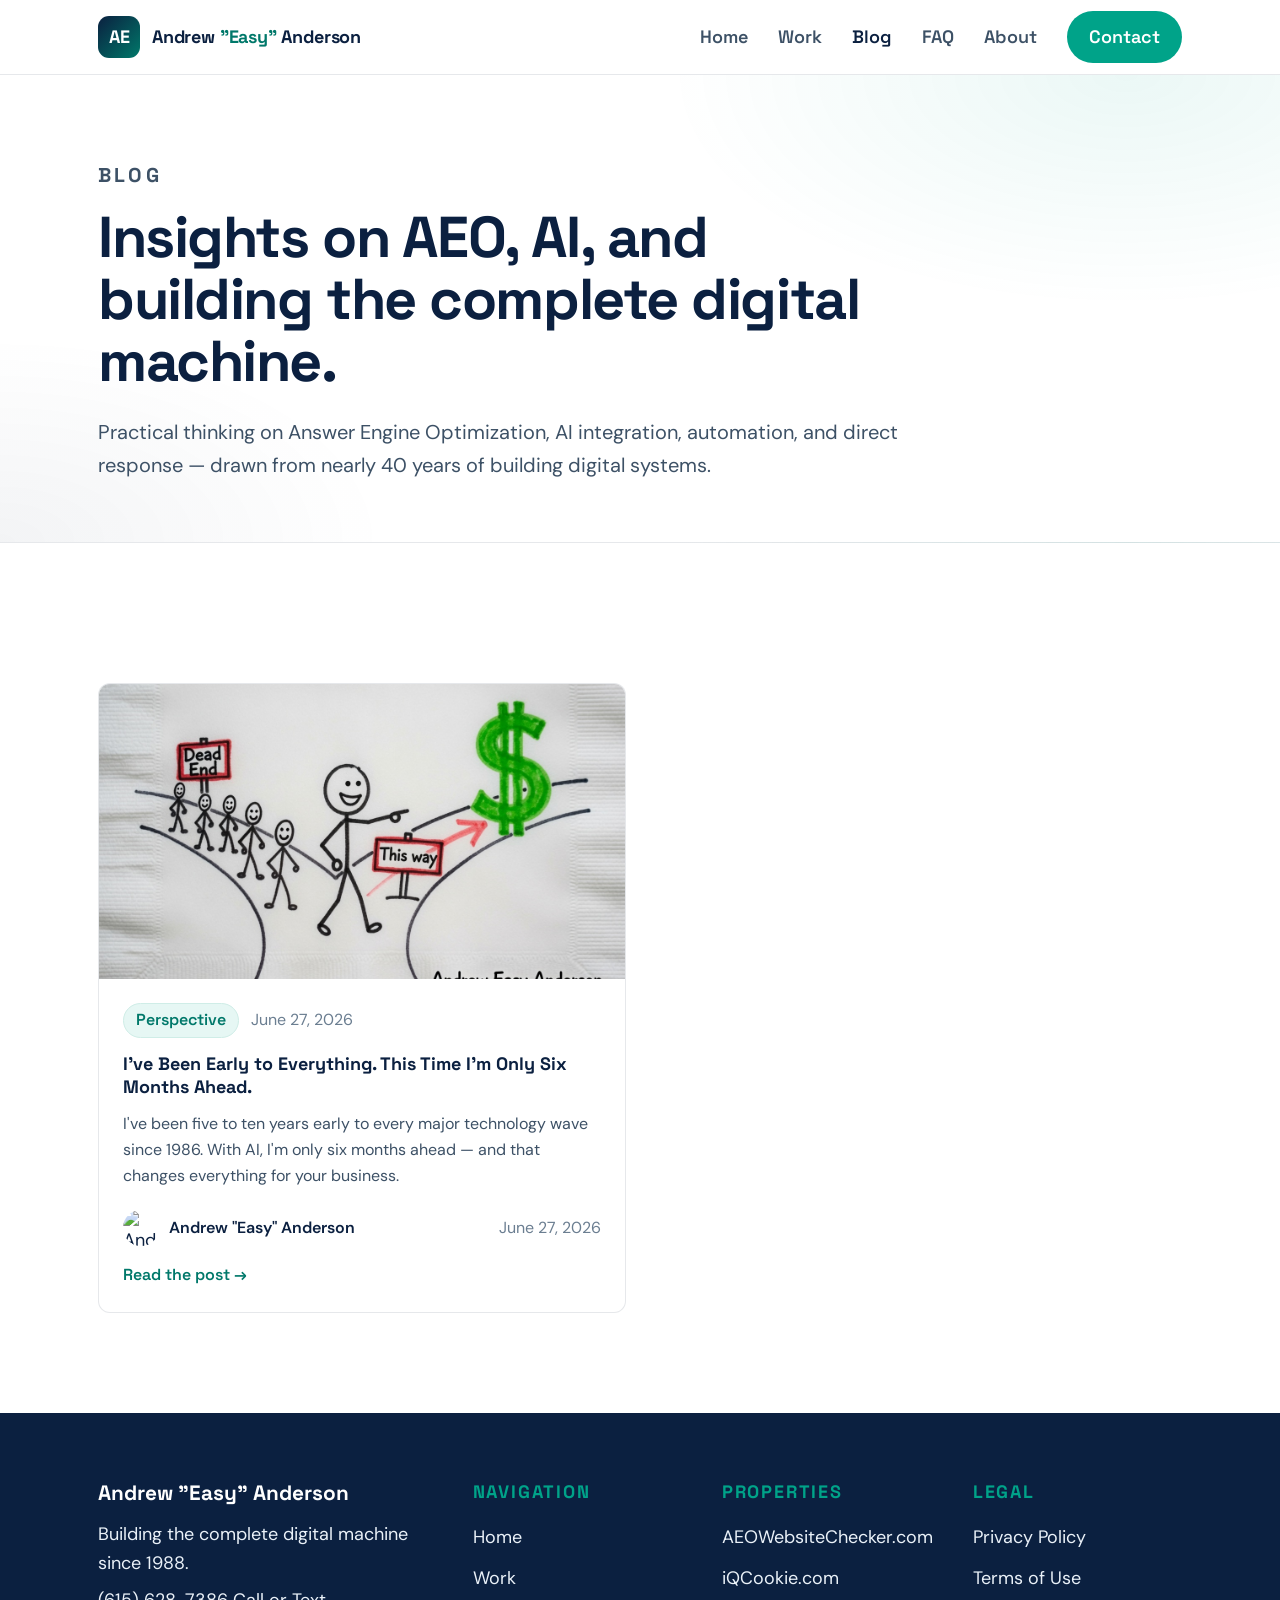
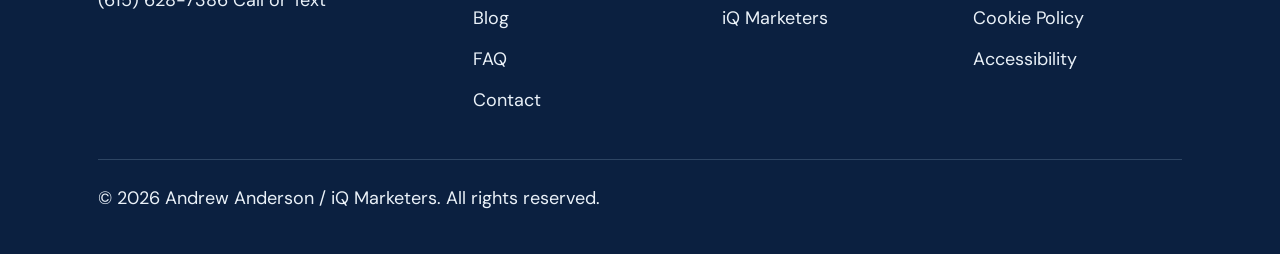
==== commit 8b8c77b5: "Blog listing: single card with author byline Reduce the blog listing to the one published post (remo" ====
--- a/blog/index.html
+++ b/blog/index.html
@@ -90,55 +90,19 @@
                 <a href="/blog/ive-been-early-to-everything.html">I've Been Early to Everything. This Time I'm Only Six Months Ahead.</a>
               </h2>
               <p class="blog-card-excerpt">I've been five to ten years early to every major technology wave since 1986. With AI, I'm only six months ahead — and that changes everything for your business.</p>
+              <div class="blog-card-author">
+                <img
+                  src="/assets/images/andrew-easy-anderson-aeo-pioneer.webp"
+                  alt="Andrew Easy Anderson"
+                  class="blog-card-author-photo"
+                  width="36"
+                  height="36"
+                  loading="lazy"
+                >
+                <span class="blog-card-author-name">Andrew "Easy" Anderson</span>
+                <span class="blog-card-author-date">June 27, 2026</span>
+              </div>
               <a href="/blog/ive-been-early-to-everything.html" class="blog-card-link">Read the post &rarr;</a>
-            </div>
-          </article>
-
-          <article class="blog-card">
-            <a href="/blog/chatgpt-cant-find-you.html" class="blog-card-image-link" tabindex="-1" aria-hidden="true">
-              <img
-                src="/assets/images/blog/ai-only-6-months-ahead-shrinking-gap.jpg"
-                alt="Hand-drawn stick figure timeline showing the shrinking gap between early adoption and mainstream AI search. Andrew Easy Anderson."
-                width="800"
-                height="450"
-                loading="lazy"
-                class="blog-card-image"
-              >
-            </a>
-            <div class="blog-card-content">
-              <div class="blog-card-meta">
-                <span class="blog-card-tag">AEO</span>
-                <span class="blog-card-date">June 1, 2026</span>
-              </div>
-              <h2 class="blog-card-title">
-                <a href="/blog/chatgpt-cant-find-you.html">ChatGPT Can't Find You (And Why That's About to Cost You)</a>
-              </h2>
-              <p class="blog-card-excerpt">Search is being replaced by answers. Why being unfindable to AI is the new invisibility — and the first moves to fix it.</p>
-              <a href="/blog/chatgpt-cant-find-you.html" class="blog-card-link">Read the post &rarr;</a>
-            </div>
-          </article>
-
-          <article class="blog-card">
-            <a href="/blog/five-pillars-of-aeo.html" class="blog-card-image-link" tabindex="-1" aria-hidden="true">
-              <img
-                src="/assets/images/blog/weaving-ai-into-your-business.jpg"
-                alt="Hand-drawn stick figure illustration showing a business owner connected to five key areas: Customer Acquisition, Lead Follow-up, Content, Operations, and Sales Processes. Andrew Easy Anderson."
-                width="800"
-                height="450"
-                loading="lazy"
-                class="blog-card-image"
-              >
-            </a>
-            <div class="blog-card-content">
-              <div class="blog-card-meta">
-                <span class="blog-card-tag">Framework</span>
-                <span class="blog-card-date">May 15, 2026</span>
-              </div>
-              <h2 class="blog-card-title">
-                <a href="/blog/five-pillars-of-aeo.html">The Five Pillars of AEO</a>
-              </h2>
-              <p class="blog-card-excerpt">The five levers that decide whether an AI engine trusts your content enough to quote it.</p>
-              <a href="/blog/five-pillars-of-aeo.html" class="blog-card-link">Read the post &rarr;</a>
             </div>
           </article>
 
--- a/assets/css/style.css
+++ b/assets/css/style.css
@@ -651,11 +651,17 @@
 
 /* Portrait */
 .hero-portrait { position: relative; justify-self: center; max-width: 420px; width: 100%; }
-.hero-portrait img {
-  display: block;
-  width: 100%;
-  height: auto;                /* natural ratio — full photo, never stretched or cropped */
-  box-shadow: 0 26px 55px -18px rgba(0, 0, 0, 0.7);  /* soft lift off the navy */
+.hero-portrait img { display: block; }
+.hero-image {
+  width: 320px;
+  height: 320px;
+  max-width: 100%;
+  border-radius: 50%;
+  object-fit: cover;
+  object-position: center top;
+  border: 4px solid #00A389;
+  box-shadow: 0 8px 32px rgba(0, 163, 137, 0.20);
+  margin-inline: auto;         /* center the circle in the portrait column */
 }
 
 /* ---------- Stats bar ---------- */
@@ -747,6 +753,161 @@
 }
 .timeline-content p + p { margin-top: 14px; }
 
+/* ---------- Story intro (full-width, above timeline) ---------- */
+.story-intro {
+  padding: 5rem 2rem;
+  background: var(--bg-secondary, #F4F7FA);
+}
+.story-intro-inner {
+  max-width: 780px;
+  margin: 0 auto;
+  text-align: center;
+}
+.story-intro-eyebrow {
+  font-family: var(--font-display);
+  font-size: 1rem;
+  font-weight: 600;
+  letter-spacing: 0.08em;
+  text-transform: uppercase;
+  color: var(--teal-dark);                 /* small label — AA on light */
+  margin-bottom: 1rem;
+}
+.story-intro-headline {
+  font-family: var(--font-display);
+  font-size: 2.75rem;
+  font-weight: 700;
+  line-height: 1.1;
+  color: var(--navy);
+  margin-bottom: 2rem;
+}
+.story-intro-body {
+  text-align: left;
+  font-size: 1.125rem;
+  line-height: 1.75;
+  color: var(--text-secondary, #3D5166);
+}
+.story-intro-body p {
+  margin-bottom: 1.25rem;
+}
+.story-quote {
+  border-left: 4px solid var(--teal);
+  padding: 1rem 1.5rem;
+  margin: 2rem 0;
+  font-family: var(--font-display);
+  font-size: 1.25rem;
+  font-weight: 600;
+  color: var(--navy);
+  background: rgba(0, 163, 137, 0.06);
+  border-radius: 0 8px 8px 0;
+  font-style: normal;
+}
+@media (max-width: 600px) {
+  .story-intro-headline { font-size: 2rem; }
+}
+
+/* ---------- Timeline (left-rail years + stacked callout cards) ---------- */
+.timeline-section {
+  padding: 4rem 2rem;
+  background: #F4F7FA;
+}
+.timeline-inner {
+  max-width: 780px;
+  margin: 0 auto;
+  position: relative;
+  padding-left: 100px;
+}
+.timeline-inner::before {
+  content: '';
+  position: absolute;
+  left: 72px;
+  top: 0;
+  bottom: 0;
+  width: 2px;
+  background: #00A389;
+}
+.tl-entry {
+  position: relative;
+  margin-bottom: 2.5rem;
+}
+.tl-entry:last-child {
+  margin-bottom: 0;
+}
+.tl-year {
+  position: absolute;
+  left: -100px;
+  top: 18px;
+  width: 60px;
+  text-align: right;
+  font-size: 1rem;
+  font-weight: 700;
+  color: #0B2040;
+  padding-right: 14px;
+  letter-spacing: 0.03em;
+  line-height: 1.3;
+}
+.tl-dot {
+  position: absolute;
+  left: -28px;
+  top: 18px;
+  width: 14px;
+  height: 14px;
+  border-radius: 50%;
+  background: #00A389;
+  border: 3px solid #F4F7FA;
+  box-shadow: 0 0 0 2px #00A389;
+  transform: translateX(-50%);
+  z-index: 1;
+}
+.tl-card {
+  background: #ffffff;
+  border: 1px solid rgba(11, 32, 64, 0.10);
+  border-radius: 12px;
+  padding: 1.5rem;
+  box-shadow: 0 2px 12px rgba(11, 32, 64, 0.07);
+}
+.tl-title {
+  font-family: var(--font-display);
+  font-size: 1.125rem;
+  font-weight: 700;
+  color: #0B2040;
+  margin: 0 0 1rem;
+  line-height: 1.3;
+}
+.tl-callouts {
+  display: flex;
+  flex-direction: column;
+  gap: 0.625rem;
+}
+.tl-callout {
+  background: #E6F7F4;
+  border-left: 3px solid #00A389;
+  border-radius: 0 6px 6px 0;
+  padding: 0.625rem 0.875rem;
+}
+.tl-callout p {
+  margin: 0;
+  font-size: 1rem;
+  color: #0B4A3F;
+  line-height: 1.6;
+  font-style: normal;
+}
+@media (max-width: 560px) {
+  .timeline-inner {
+    padding-left: 60px;
+  }
+  .timeline-inner::before {
+    left: 40px;
+  }
+  .tl-year {
+    left: -60px;
+    width: 44px;
+    font-size: 0.7rem;
+  }
+  .tl-dot {
+    left: -20px;
+  }
+}
+
 /* ---------- Credentials grid ---------- */
 .cred-grid {
   display: grid;
@@ -1169,6 +1330,30 @@
 }
 .blog-card-link:hover { text-decoration: underline; }
 .blog-card:hover .blog-card-link { text-decoration: underline; }
+.blog-card-author {
+  display: flex;
+  align-items: center;
+  gap: 0.625rem;
+  margin-bottom: 1rem;
+}
+.blog-card-author-photo {
+  width: 36px;
+  height: 36px;
+  border-radius: 50%;
+  object-fit: cover;
+  object-position: center top;
+  flex-shrink: 0;
+}
+.blog-card-author-name {
+  font-size: 1rem;
+  font-weight: 600;
+  color: #0B2040;
+}
+.blog-card-author-date {
+  font-size: 1rem;
+  color: #6B7E91;
+  margin-left: auto;
+}
 @media (max-width: 640px) {
   .blog-grid { grid-template-columns: 1fr; }
 }
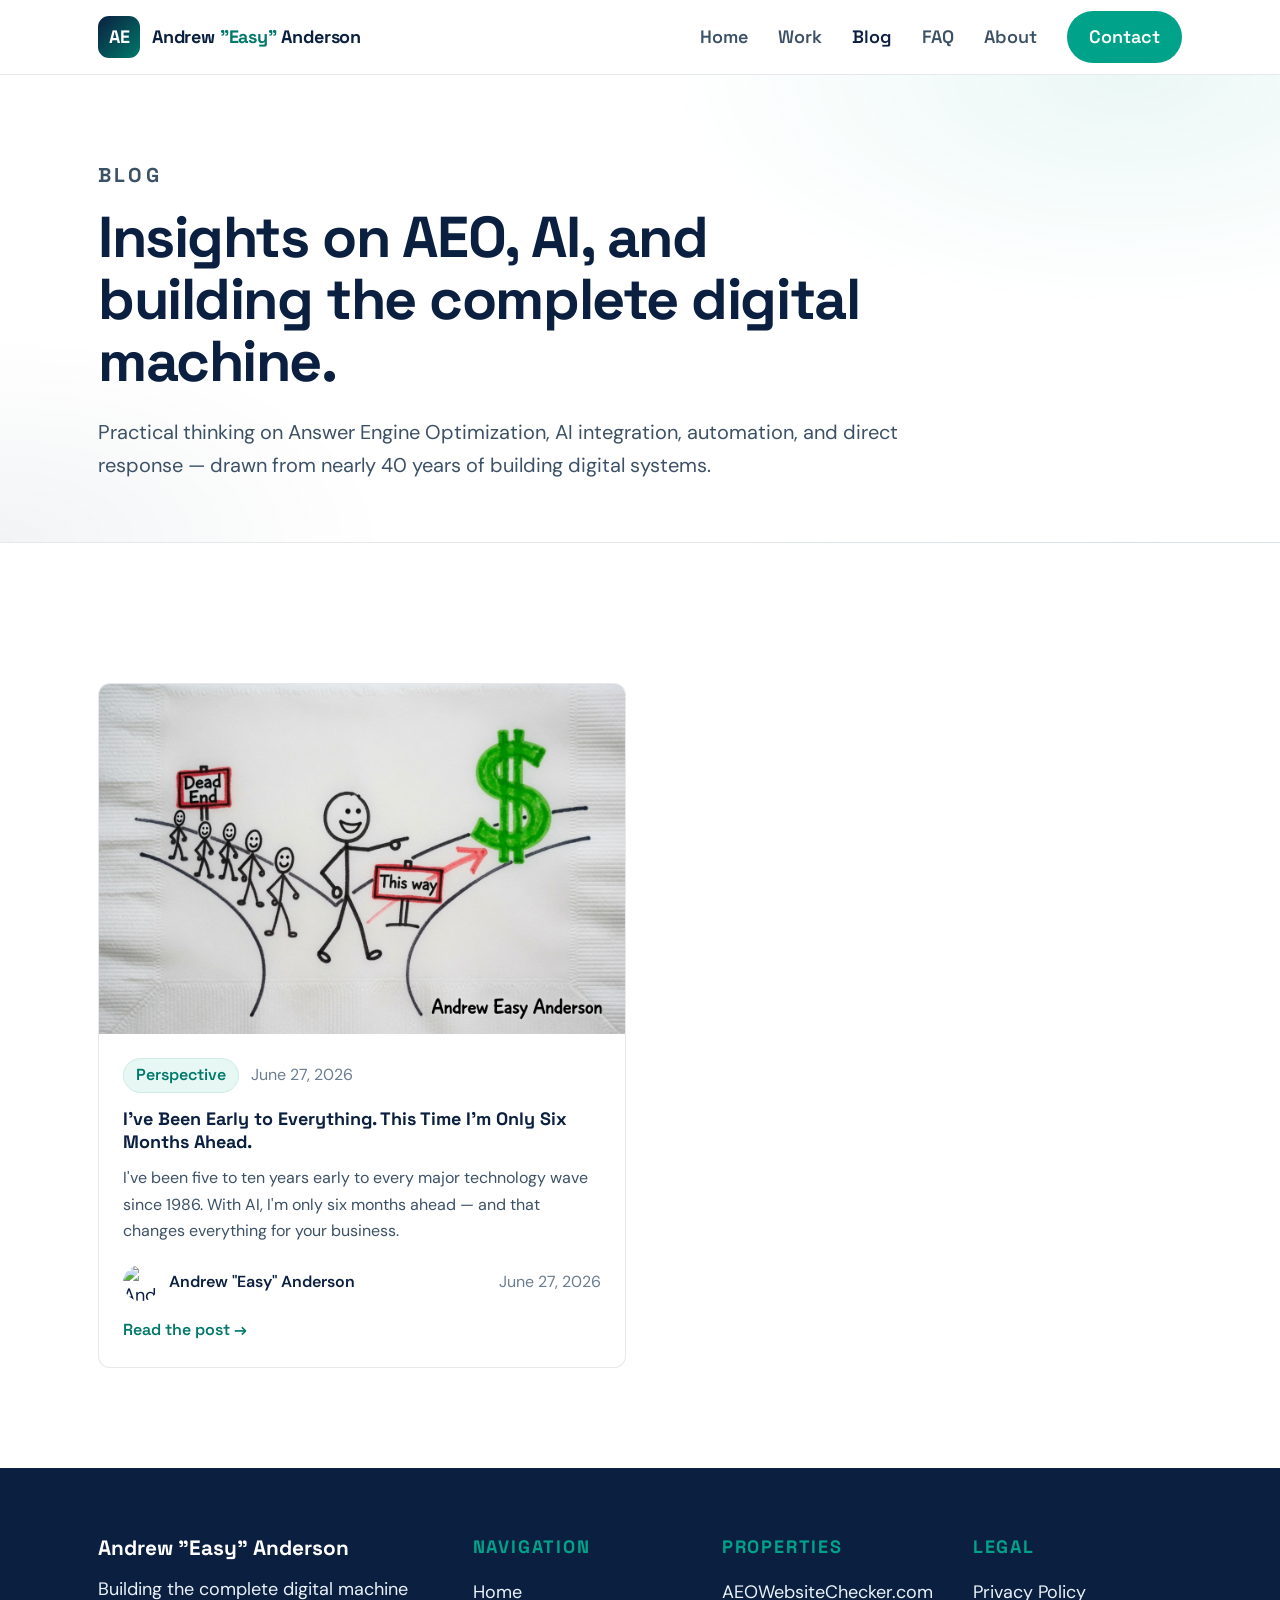
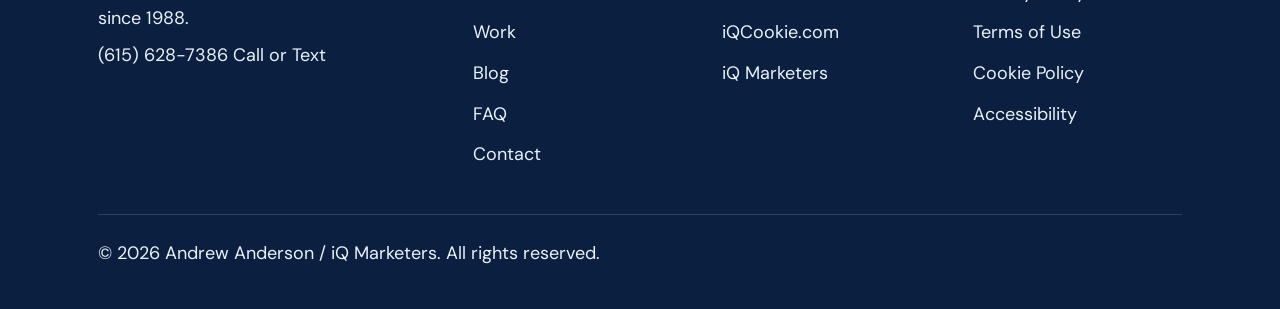
==== commit 12f69195: "Show full blog-card image at natural ratio (no crop) The card forced a 16:9 box with object-fit:cove" ====
--- a/blog/index.html
+++ b/blog/index.html
@@ -71,12 +71,12 @@
         <div class="blog-grid">
 
           <article class="blog-card">
-            <a href="/blog/ive-been-early-to-everything.html" class="blog-card-image-link" tabindex="-1" aria-hidden="true">
+            <a href="ive-been-early-to-everything.html" class="blog-card-image-link" tabindex="-1" aria-hidden="true">
               <img
-                src="/assets/images/blog/contrarian-path-to-opportunity-fork-in-the-road.jpg"
+                src="../assets/images/blog/contrarian-path-to-opportunity-fork-in-the-road.jpg"
                 alt="Hand-drawn stick figure at a fork in the road pointing toward opportunity while others head to a dead end. Andrew Easy Anderson."
-                width="800"
-                height="450"
+                width="1248"
+                height="832"
                 loading="lazy"
                 class="blog-card-image"
               >
@@ -87,12 +87,12 @@
                 <span class="blog-card-date">June 27, 2026</span>
               </div>
               <h2 class="blog-card-title">
-                <a href="/blog/ive-been-early-to-everything.html">I've Been Early to Everything. This Time I'm Only Six Months Ahead.</a>
+                <a href="ive-been-early-to-everything.html">I've Been Early to Everything. This Time I'm Only Six Months Ahead.</a>
               </h2>
               <p class="blog-card-excerpt">I've been five to ten years early to every major technology wave since 1986. With AI, I'm only six months ahead — and that changes everything for your business.</p>
               <div class="blog-card-author">
                 <img
-                  src="/assets/images/andrew-easy-anderson-aeo-pioneer.webp"
+                  src="../assets/images/andrew-easy-anderson-aeo-pioneer.webp"
                   alt="Andrew Easy Anderson"
                   class="blog-card-author-photo"
                   width="36"
@@ -102,7 +102,7 @@
                 <span class="blog-card-author-name">Andrew "Easy" Anderson</span>
                 <span class="blog-card-author-date">June 27, 2026</span>
               </div>
-              <a href="/blog/ive-been-early-to-everything.html" class="blog-card-link">Read the post &rarr;</a>
+              <a href="ive-been-early-to-everything.html" class="blog-card-link">Read the post &rarr;</a>
             </div>
           </article>
 
--- a/assets/css/style.css
+++ b/assets/css/style.css
@@ -1262,9 +1262,7 @@
 }
 .blog-card-image {
   width: 100%;
-  height: auto;                  /* override the height="450" attr so aspect-ratio governs */
-  aspect-ratio: 16 / 9;
-  object-fit: cover;
+  height: auto;                  /* natural ratio — show the full image, never cropped */
   display: block;
   background: var(--bg-alt);     /* clean fallback while loading / if missing */
   transition: transform 0.3s var(--ease);
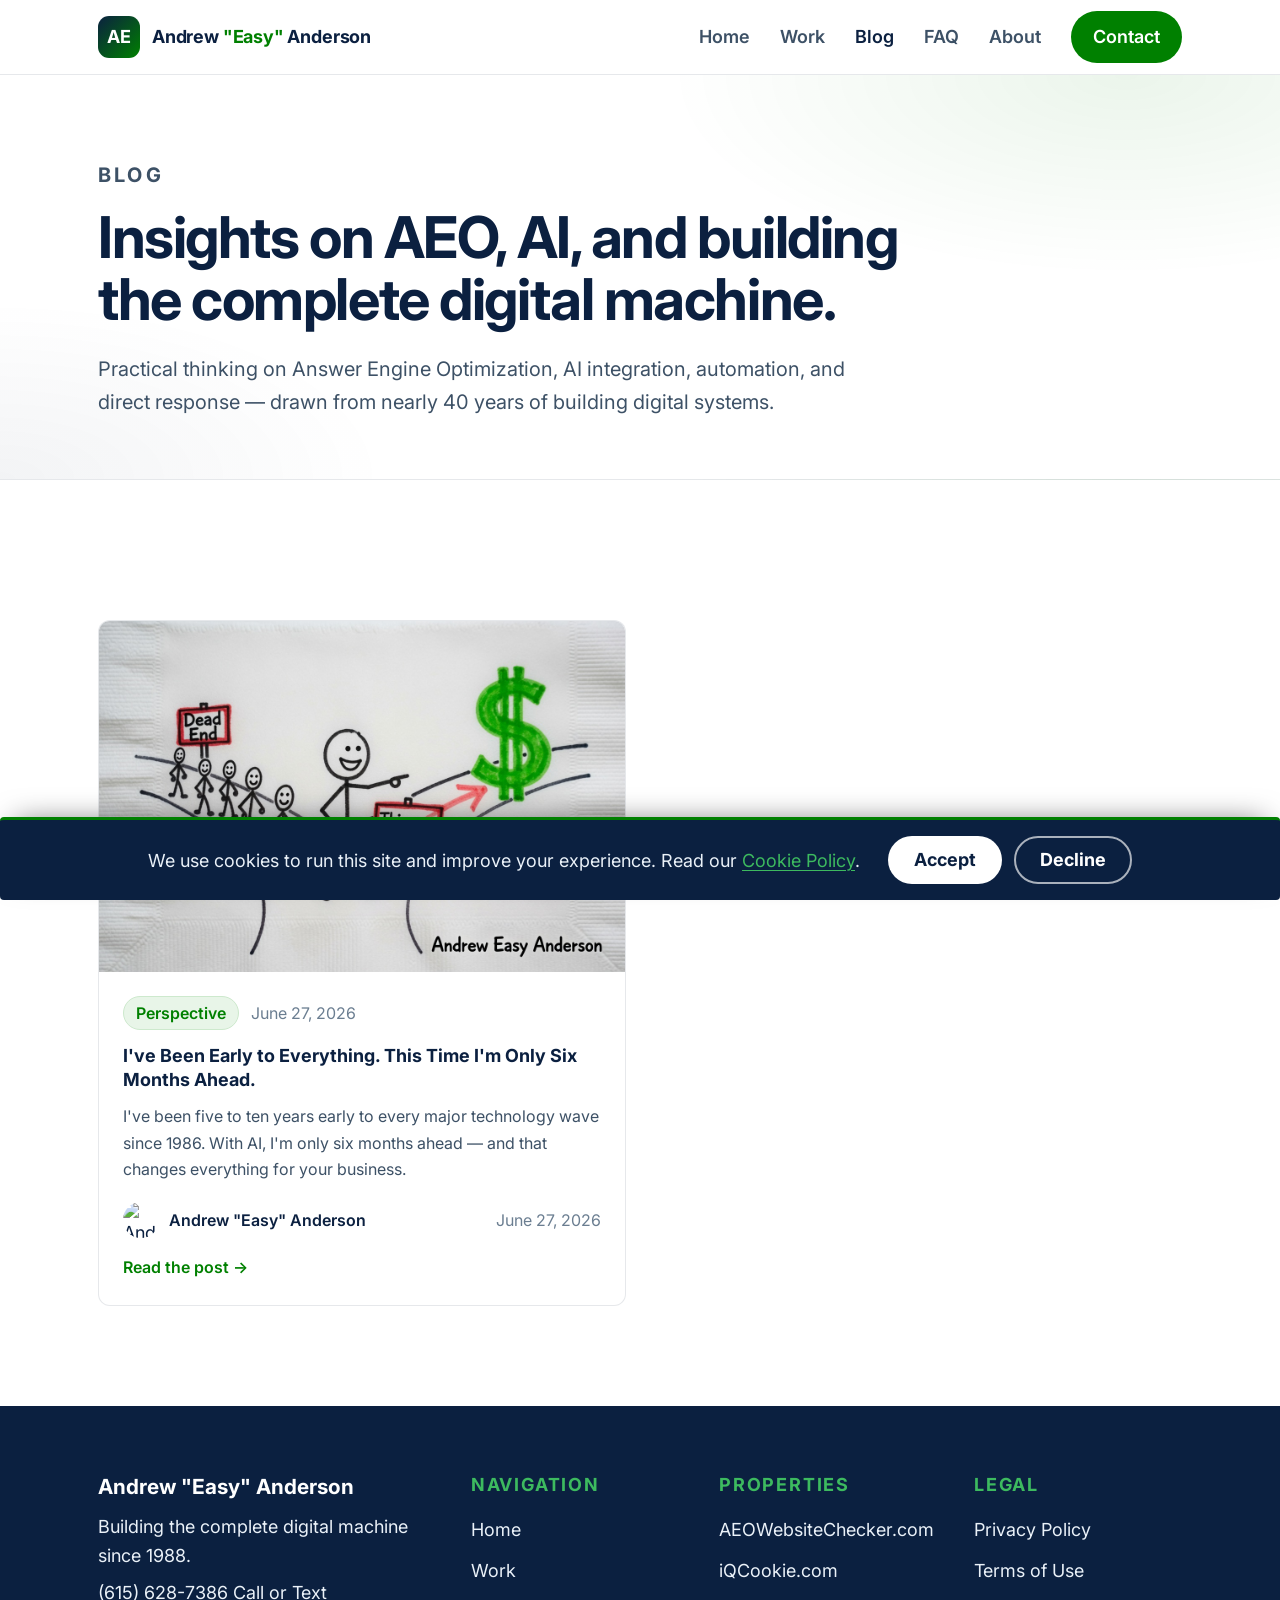
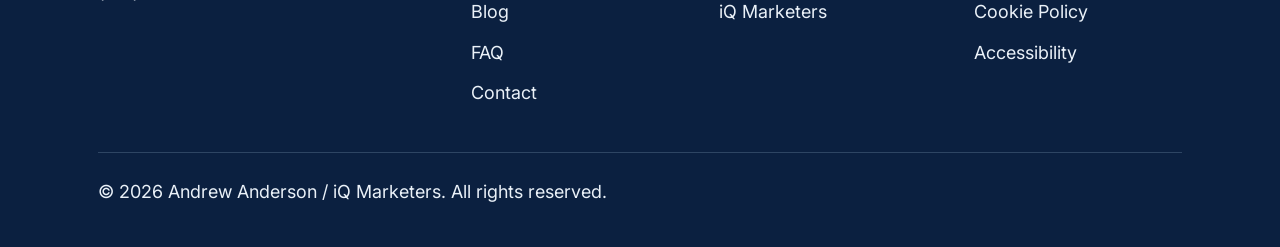
==== commit e7a5ffd8: "Fix domain typo: andreweasyandereson.com -> andreweasyanderson.com Project-wide find-and-replace acr" ====
--- a/blog/index.html
+++ b/blog/index.html
@@ -6,18 +6,18 @@
 
   <title>Blog — Insights on AEO, AI &amp; the Complete Digital Machine</title>
   <meta name="description" content="Insights on Answer Engine Optimization, AI integration, and building the complete digital machine, from Andrew &quot;Easy&quot; Anderson. New articles coming soon." />
-  <link rel="canonical" href="https://andreweasyandereson.com/blog/" />
+  <link rel="canonical" href="https://andreweasyanderson.com/blog/" />
 
   <meta property="og:type" content="website" />
-  <meta property="og:url" content="https://andreweasyandereson.com/blog/" />
+  <meta property="og:url" content="https://andreweasyanderson.com/blog/" />
   <meta property="og:title" content="Blog — Insights on AEO, AI &amp; the Complete Digital Machine" />
   <meta property="og:description" content="Insights on AEO, AI, and building the complete digital machine. New articles coming soon." />
-  <meta property="og:image" content="https://andreweasyandereson.com/assets/images/andrew-easy-anderson-aeo-pioneer.png" />
+  <meta property="og:image" content="https://andreweasyanderson.com/assets/images/andrew-easy-anderson-aeo-pioneer.png" />
   <meta property="og:image:alt" content="Andrew &quot;Easy&quot; Anderson" />
 
   <link rel="preconnect" href="https://fonts.googleapis.com" />
   <link rel="preconnect" href="https://fonts.gstatic.com" crossorigin />
-  <link href="https://fonts.googleapis.com/css2?family=Space+Grotesk:wght@400;600;700&family=DM+Sans:wght@400;500;700&display=swap" rel="stylesheet" />
+  <link href="https://fonts.googleapis.com/css2?family=Inter:wght@400;500;600;700;800&display=swap" rel="stylesheet" />
   <link rel="stylesheet" href="../assets/css/style.css" />
 
   <script type="application/ld+json">
@@ -25,12 +25,12 @@
     "@context": "https://schema.org",
     "@type": "Blog",
     "name": "Andrew \"Easy\" Anderson — Blog",
-    "url": "https://andreweasyandereson.com/blog/",
+    "url": "https://andreweasyanderson.com/blog/",
     "description": "Insights on AEO, AI, and building the complete digital machine.",
     "author": {
       "@type": "Person",
       "name": "Andrew \"Easy\" Anderson",
-      "url": "https://andreweasyandereson.com/"
+      "url": "https://andreweasyanderson.com/"
     }
   }
   </script>
--- a/assets/css/style.css
+++ b/assets/css/style.css
@@ -1,12 +1,13 @@
 /* =========================================================
-   andreweasyandereson.com — shared stylesheet
+   andreweasyanderson.com — shared stylesheet
    Andrew "Easy" Anderson — I build the complete digital machine
 
    Rules enforced (non-negotiable):
    - Light theme: white / light-grey body surfaces everywhere.
      The footer (navy) is the ONE intentional dark zone.
-   - Teal (#00A389) is the primary brand accent. A deeper teal
-     (#00786A) carries body-size links/text to hold AA contrast.
+   - Green (#008000) is the primary brand accent — buttons, links, and
+     accent text (5.1:1 on white, AA). A deeper green (#006400) is used
+     for hover states.
    - NO italics anywhere
    - Minimum 18px font size everywhere — no exceptions
    - WCAG 2.2 AA: 4.5:1 normal text, 3:1 large text / UI / graphics
@@ -15,15 +16,16 @@
 
 /* ---------- Design tokens ---------- */
 :root {
-  /* ---- Light theme palette (teal accent) ---- */
+  /* ---- Light theme palette (green accent) ---- */
   --bg-primary:    #FFFFFF;
   --bg-secondary:  #F4F7FA;
-  --bg-accent:     #E8F4F1;
+  --bg-accent:     #E9F5EA;
   --navy:          #0B2040;
-  --teal:          #00A389;   /* bright brand accent — fills, buttons, bars, icons (≥3:1 large) */
-  --teal-dark:     #00786A;   /* AA text/link teal on white — 4.5:1 */
-  --teal-light:    #E6F7F4;
+  --teal:          #008000;   /* bright brand accent — fills, buttons, bars, icons (≥3:1 large) */
+  --teal-dark:     #008000;   /* AA text/link teal on white — 4.5:1 */
+  --teal-light:    #E8F5E8;
   --green:         #1A8C4E;
+  --green-on-dark: #3DBA5F;   /* lighter green for labels on the navy footer — 6.6:1 */
   --text-primary:  #0B2040;
   --text-secondary:#3D5166;
   --text-muted:    #6B7E91;
@@ -34,12 +36,12 @@
 
   /* ---- Legacy aliases remapped onto the new system ---- */
   --blue:        var(--teal-dark);   /* links / text accents → teal */
-  --blue-mid:    #00604F;            /* darker teal for hovers */
-  --blue-light:  #CFEDE7;
+  --blue-mid:    #006400;            /* darker teal for hovers */
+  --blue-light:  #CDE9CD;
   --blue-xlight: var(--teal-light);
   --green-dark:  var(--teal-dark);   /* old green text accent → teal */
   --green-light: var(--teal-light);
-  --green-xlight:#EDFAF7;
+  --green-xlight:#EDF7ED;
 
   --ink:    var(--text-primary);     /* primary body text */
   --slate:  var(--text-secondary);   /* body copy */
@@ -56,8 +58,8 @@
   --radius: 16px;
   --ease:   cubic-bezier(0.22, 1, 0.36, 1);
 
-  --font-display: "Space Grotesk", "Segoe UI", system-ui, sans-serif;
-  --font-body:    "DM Sans", "Segoe UI", system-ui, sans-serif;
+  --font-display: "Inter", "Segoe UI", system-ui, sans-serif;
+  --font-body:    "Inter", "Segoe UI", system-ui, sans-serif;
 }
 
 /* ---------- Reset ---------- */
@@ -246,10 +248,10 @@
   color: var(--white) !important;
   background: var(--teal);
   padding: 11px 22px;
-  border-radius: 999px;
+  border-radius: 980px;
   transition: background 0.18s var(--ease) !important;
 }
-.nav-cta:hover { background: var(--teal-dark) !important; }
+.nav-cta:hover { background: var(--blue-mid) !important; }
 
 /* Mobile nav toggle (hidden on desktop) */
 .nav-toggle {
@@ -295,7 +297,7 @@
   padding: 16px 30px;          /* target size well above 24px */
   min-height: 48px;
   border-radius: 999px;
-  border: 2px solid transparent;
+  border: 3px solid transparent;
   text-decoration: none;
   cursor: pointer;
   transition: background 0.18s var(--ease), transform 0.18s var(--ease),
@@ -307,13 +309,14 @@
 .btn-primary {
   background: var(--teal);
   color: var(--white);
-  box-shadow: 0 8px 24px -10px rgba(0, 163, 137, 0.65);
+  box-shadow: 0 8px 24px -10px rgba(0, 128, 0, 0.65);
 }
 .btn-primary:hover {
-  background: var(--teal-dark);
+  background: var(--white);
+  color: var(--teal);
+  border-color: #000;
   transform: translateY(-2px);
-  box-shadow: 0 14px 32px -10px rgba(0, 163, 137, 0.8);
-  color: var(--white);
+  box-shadow: 0 14px 32px -12px rgba(0, 0, 0, 0.30);
 }
 
 .btn-ghost {
@@ -327,60 +330,8 @@
   border-color: var(--blue-mid);
 }
 
-/* ---------- Generic hero (interior + legacy) ---------- */
-.hero {
-  position: relative;
-  overflow: hidden;
-  padding: 128px 0 112px;
-  background: var(--bg);
-}
-.hero::before {
-  content: "";
-  position: absolute;
-  inset: 0;
-  background:
-    radial-gradient(ellipse 70% 80% at 90% 0%, rgba(0, 163, 137, 0.09), transparent 55%),
-    radial-gradient(ellipse 60% 70% at 0% 100%, rgba(11, 32, 64, 0.06), transparent 55%);
-  pointer-events: none;
-}
-.hero-inner { position: relative; max-width: 900px; }
-
-.hero-title {
-  font-family: var(--font-display);
-  font-size: clamp(3rem, 8vw, 5.4rem);
-  font-weight: 700;
-  line-height: 1.02;
-  letter-spacing: -0.03em;
-  color: var(--navy);
-  margin-bottom: 0.45em;
-}
-.hero-title .accent { color: var(--green-dark); }
-
-.hero-lede {
-  font-size: clamp(1.2rem, 2.5vw, 1.45rem);
-  color: var(--slate);
-  max-width: 60ch;
-  margin-bottom: 2.5rem;
-}
-.hero-lede strong { color: var(--ink); font-weight: 700; }
-
+/* ---------- Shared action row (CTA sections) ---------- */
 .hero-actions { display: flex; flex-wrap: wrap; gap: 14px; }
-
-.hero .eyebrow {
-  display: flex;
-  align-items: center;
-  gap: 12px;
-  margin-bottom: 24px;
-}
-.hero .eyebrow::after {
-  content: "";
-  display: block;
-  width: 40px;
-  height: 3px;
-  border-radius: 2px;
-  background: var(--green-dark);
-  flex-shrink: 0;
-}
 
 /* ---------- Two-column grid ---------- */
 .grid-two {
@@ -490,7 +441,7 @@
 /* ---------- CTA banner ---------- */
 .section-cta {
   background:
-    radial-gradient(ellipse 70% 90% at 50% 0%, rgba(0, 163, 137, 0.12), transparent 60%),
+    radial-gradient(ellipse 70% 90% at 50% 0%, rgba(0, 128, 0, 0.12), transparent 60%),
     var(--bg-accent);
   text-align: center;
   border-top: 1px solid var(--border);
@@ -502,11 +453,12 @@
 .section-cta .btn-primary {
   background: var(--teal);
   color: var(--white);
-  box-shadow: 0 8px 24px -10px rgba(0, 163, 137, 0.5);
+  box-shadow: 0 8px 24px -10px rgba(0, 128, 0, 0.5);
 }
 .section-cta .btn-primary:hover {
-  background: var(--teal-dark);
-  color: var(--white);
+  background: var(--white);
+  color: var(--teal);
+  border-color: #000;
 }
 .section-cta .btn-ghost {
   color: var(--navy);
@@ -514,7 +466,7 @@
 }
 .section-cta .btn-ghost:hover {
   background: var(--teal-light);
-  color: var(--teal-dark);
+  color: var(--blue-mid);
   border-color: var(--teal);
 }
 
@@ -529,7 +481,7 @@
   padding: 96px 0 92px;
   color: var(--text-secondary);
   background:
-    radial-gradient(ellipse 60% 80% at 100% 0%, rgba(0, 163, 137, 0.10), transparent 55%),
+    radial-gradient(ellipse 60% 80% at 100% 0%, rgba(0, 128, 0, 0.10), transparent 55%),
     radial-gradient(ellipse 55% 70% at 0% 100%, rgba(11, 32, 64, 0.05), transparent 55%),
     var(--bg-secondary);
 }
@@ -567,7 +519,7 @@
 }
 .home-hero .btn-ghost:hover {
   background: var(--teal-light);
-  color: var(--teal-dark);
+  color: var(--blue-mid);
   border-color: var(--teal);
 }
 
@@ -659,8 +611,8 @@
   border-radius: 50%;
   object-fit: cover;
   object-position: center top;
-  border: 4px solid #00A389;
-  box-shadow: 0 8px 32px rgba(0, 163, 137, 0.20);
+  border: 4px solid #008000;
+  box-shadow: 0 8px 32px rgba(0, 128, 0, 0.20);
   margin-inline: auto;         /* center the circle in the portrait column */
 }
 
@@ -797,7 +749,7 @@
   font-size: 1.25rem;
   font-weight: 600;
   color: var(--navy);
-  background: rgba(0, 163, 137, 0.06);
+  background: rgba(0, 128, 0, 0.06);
   border-radius: 0 8px 8px 0;
   font-style: normal;
 }
@@ -823,7 +775,7 @@
   top: 0;
   bottom: 0;
   width: 2px;
-  background: #00A389;
+  background: #008000;
 }
 .tl-entry {
   position: relative;
@@ -852,9 +804,9 @@
   width: 14px;
   height: 14px;
   border-radius: 50%;
-  background: #00A389;
+  background: #008000;
   border: 3px solid #F4F7FA;
-  box-shadow: 0 0 0 2px #00A389;
+  box-shadow: 0 0 0 2px #008000;
   transform: translateX(-50%);
   z-index: 1;
 }
@@ -879,15 +831,15 @@
   gap: 0.625rem;
 }
 .tl-callout {
-  background: #E6F7F4;
-  border-left: 3px solid #00A389;
+  background: #E8F5E8;
+  border-left: 3px solid #008000;
   border-radius: 0 6px 6px 0;
   padding: 0.625rem 0.875rem;
 }
 .tl-callout p {
   margin: 0;
   font-size: 1rem;
-  color: #0B4A3F;
+  color: #14532D;
   line-height: 1.6;
   font-style: normal;
 }
@@ -1069,7 +1021,7 @@
 .page-hero {
   padding: 84px 0 60px;
   background:
-    radial-gradient(ellipse 65% 90% at 88% 0%, rgba(0, 163, 137, 0.08), transparent 55%),
+    radial-gradient(ellipse 65% 90% at 88% 0%, rgba(0, 128, 0, 0.08), transparent 55%),
     radial-gradient(ellipse 55% 80% at 0% 100%, rgba(11, 32, 64, 0.05), transparent 55%),
     var(--bg);
   border-bottom: 1px solid var(--line);
@@ -1129,7 +1081,7 @@
 .article ol { padding-left: 1.5em; margin-bottom: 1.4rem; }
 .article li { margin-bottom: 0.5rem; }
 .article strong { color: var(--ink); font-weight: 700; }
-.article a { color: var(--blue); }
+.article a:not(.btn) { color: var(--blue); }
 .article blockquote {
   border-left: 4px solid var(--green-dark);
   margin: 1.8rem 0;
@@ -1149,11 +1101,15 @@
   border: 1px solid var(--line);
 }
 .article figcaption {
-  margin-top: 12px;
-  font-size: 18px;
-  line-height: 1.5;
-  color: var(--mid);            /* #54677A — 5.6:1 on white */
-  text-align: center;
+  margin-top: 14px;
+  font-size: 1rem;
+  line-height: 1.6;
+  color: #14532D;               /* teal-ink — matches the timeline callouts */
+  text-align: left;
+  background: var(--teal-light);
+  border-left: 3px solid var(--teal);
+  border-radius: 0 6px 6px 0;
+  padding: 0.625rem 0.875rem;
 }
 
 /* ---------- Blog post hero + breadcrumb ---------- */
@@ -1382,8 +1338,8 @@
   max-width: 760px;
   margin: 4rem auto 0;
   padding: 2.5rem;
-  background: linear-gradient(140deg, rgba(0, 163, 137, 0.10) 0%, rgba(11, 32, 64, 0.05) 100%);
-  border: 1px solid rgba(0, 163, 137, 0.28);
+  background: linear-gradient(140deg, rgba(0, 128, 0, 0.10) 0%, rgba(11, 32, 64, 0.05) 100%);
+  border: 1px solid rgba(0, 128, 0, 0.28);
   border-radius: 14px;
   text-align: center;
 }
@@ -1734,7 +1690,7 @@
   font-weight: 700;
   letter-spacing: 0.14em;
   text-transform: uppercase;
-  color: var(--teal);           /* teal accent on navy — 5.1:1 */
+  color: var(--green-on-dark);  /* lighter green on navy — 6.6:1 */
 }
 
 /* Rich footer (home page) */
@@ -1760,7 +1716,7 @@
   font-weight: 700;
   letter-spacing: 0.1em;
   text-transform: uppercase;
-  color: var(--teal);
+  color: var(--green-on-dark);
   margin-bottom: 16px;
 }
 .footer-col ul { list-style: none; display: grid; gap: 11px; padding: 0; }
@@ -1805,7 +1761,7 @@
   margin: 0;
   max-width: 70ch;
 }
-.cookie-banner-text a { color: var(--teal); }       /* teal on navy — 5.1:1 */
+.cookie-banner-text a { color: var(--green-on-dark); }   /* lighter green on navy — 6.6:1 */
 .cookie-banner-text a:hover { color: var(--white); }
 .cookie-banner-actions { display: flex; gap: 12px; flex-shrink: 0; }
 .cookie-btn {
@@ -1870,7 +1826,6 @@
   .product-grid { grid-template-columns: 1fr; }
   .stats-bar .container { grid-template-columns: 1fr 1fr; }
   .guide-list { grid-template-columns: 1fr; }
-  .hero { padding: 92px 0 80px; }
   .page-hero { padding: 64px 0 48px; }
   .footer-inner { flex-direction: column; align-items: flex-start; }
   .footer-cols { grid-template-columns: 1fr; gap: 28px; }
@@ -1885,3 +1840,186 @@
 @media (prefers-reduced-motion: reduce) {
   * { scroll-behavior: auto !important; transition: none !important; animation: none !important; }
 }
+
+/* ---- HERO ---- */
+.hero {
+  background: #ffffff;
+  padding: 72px 0;
+}
+
+.hero-inner {
+  max-width: var(--max);          /* 1140px — matches .container site-wide */
+  margin-inline: auto;
+  padding-inline: 28px;           /* matches .container so the hero aligns with sections below */
+  display: flex;
+  align-items: center;
+  gap: 64px;
+}
+
+.hero-left {
+  flex: 1;
+}
+
+.hero-right {
+  flex-shrink: 0;
+}
+
+.hero-eyebrow {
+  font-family: var(--font-body);
+  font-size: 1rem;
+  font-weight: 600;
+  letter-spacing: 0.12em;
+  text-transform: uppercase;
+  color: #00A389;
+  margin-bottom: 20px;
+}
+
+.hero-headline {
+  font-family: var(--font-display);
+  font-size: 4.5rem;
+  font-weight: 800;
+  line-height: 1.0;
+  letter-spacing: -0.04em;
+  color: #1d1d1f;
+  margin-bottom: 24px;
+  font-style: normal;
+}
+
+.hero-accent {
+  color: #00A389;
+}
+
+.hero-sub {
+  font-size: 1.125rem;
+  font-weight: 400;
+  line-height: 1.65;
+  color: #6e6e73;
+  margin-bottom: 0;
+  max-width: 500px;
+  font-style: normal;
+}
+
+.hero-sub strong {
+  color: #1d1d1f;
+  font-weight: 600;
+}
+
+.hero-btns {
+  display: flex;
+  gap: 14px;
+  margin-top: 36px;
+  align-items: center;
+  flex-wrap: wrap;
+}
+
+.btn-hero-fill {
+  display: inline-block;
+  background: #00A389;
+  color: #ffffff;
+  font-family: var(--font-display);
+  font-size: 1rem;
+  font-weight: 600;
+  padding: 14px 28px;
+  border-radius: 980px;
+  border: none;
+  cursor: pointer;
+  letter-spacing: -0.01em;
+  text-decoration: none;
+  transition: background 0.2s ease;
+  font-style: normal;
+}
+
+.btn-hero-fill:hover {
+  background: #008a74;
+}
+
+.btn-hero-fill:focus-visible {
+  outline: 3px solid #00A389;
+  outline-offset: 3px;
+}
+
+.btn-hero-outline {
+  display: inline-block;
+  background: transparent;
+  color: #00A389;
+  font-family: var(--font-display);
+  font-size: 1rem;
+  font-weight: 600;
+  padding: 14px 28px;
+  border-radius: 980px;
+  border: 1.5px solid #00A389;
+  cursor: pointer;
+  letter-spacing: -0.01em;
+  text-decoration: none;
+  transition: background 0.2s ease, color 0.2s ease;
+  font-style: normal;
+}
+
+.btn-hero-outline:hover {
+  background: #00A389;
+  color: #ffffff;
+}
+
+.btn-hero-outline:focus-visible {
+  outline: 3px solid #00A389;
+  outline-offset: 3px;
+}
+
+.hero-stats {
+  display: flex;
+  gap: 36px;
+  margin-top: 36px;
+  padding-top: 32px;
+  border-top: 1px solid #f0f0f0;
+  flex-wrap: wrap;
+}
+
+.hero-stat-num {
+  font-family: var(--font-display);
+  font-size: 1.75rem;
+  font-weight: 700;
+  letter-spacing: -0.03em;
+  color: #1d1d1f;
+  line-height: 1;
+  margin-bottom: 4px;
+}
+
+.hero-stat-label {
+  font-size: 0.8125rem;
+  color: #6e6e73;
+  line-height: 1.4;
+}
+
+.hero-photo-wrap {
+  width: 320px;
+  height: 320px;
+  border-radius: 50%;
+  overflow: hidden;
+  border: 3px solid rgba(0,163,137,0.25);
+  box-shadow:
+    0 0 0 10px rgba(0,163,137,0.06),
+    0 32px 80px rgba(0,0,0,0.12);
+}
+
+.hero-photo-wrap img {
+  width: 100%;
+  height: 100%;
+  object-fit: cover;
+  object-position: center top;
+}
+
+@media (max-width: 900px) {
+  .hero { padding: 56px 0; }
+  .hero-inner { flex-direction: column-reverse; gap: 40px; text-align: center; }
+  .hero-headline { font-size: 3.25rem; }
+  .hero-sub { max-width: 100%; }
+  .hero-btns { justify-content: center; }
+  .hero-stats { justify-content: center; gap: 24px; }
+  .hero-photo-wrap { width: 240px; height: 240px; }
+}
+
+@media (max-width: 540px) {
+  .hero { padding: 44px 0; }
+  .hero-headline { font-size: 2.5rem; }
+  .hero-photo-wrap { width: 200px; height: 200px; }
+}
